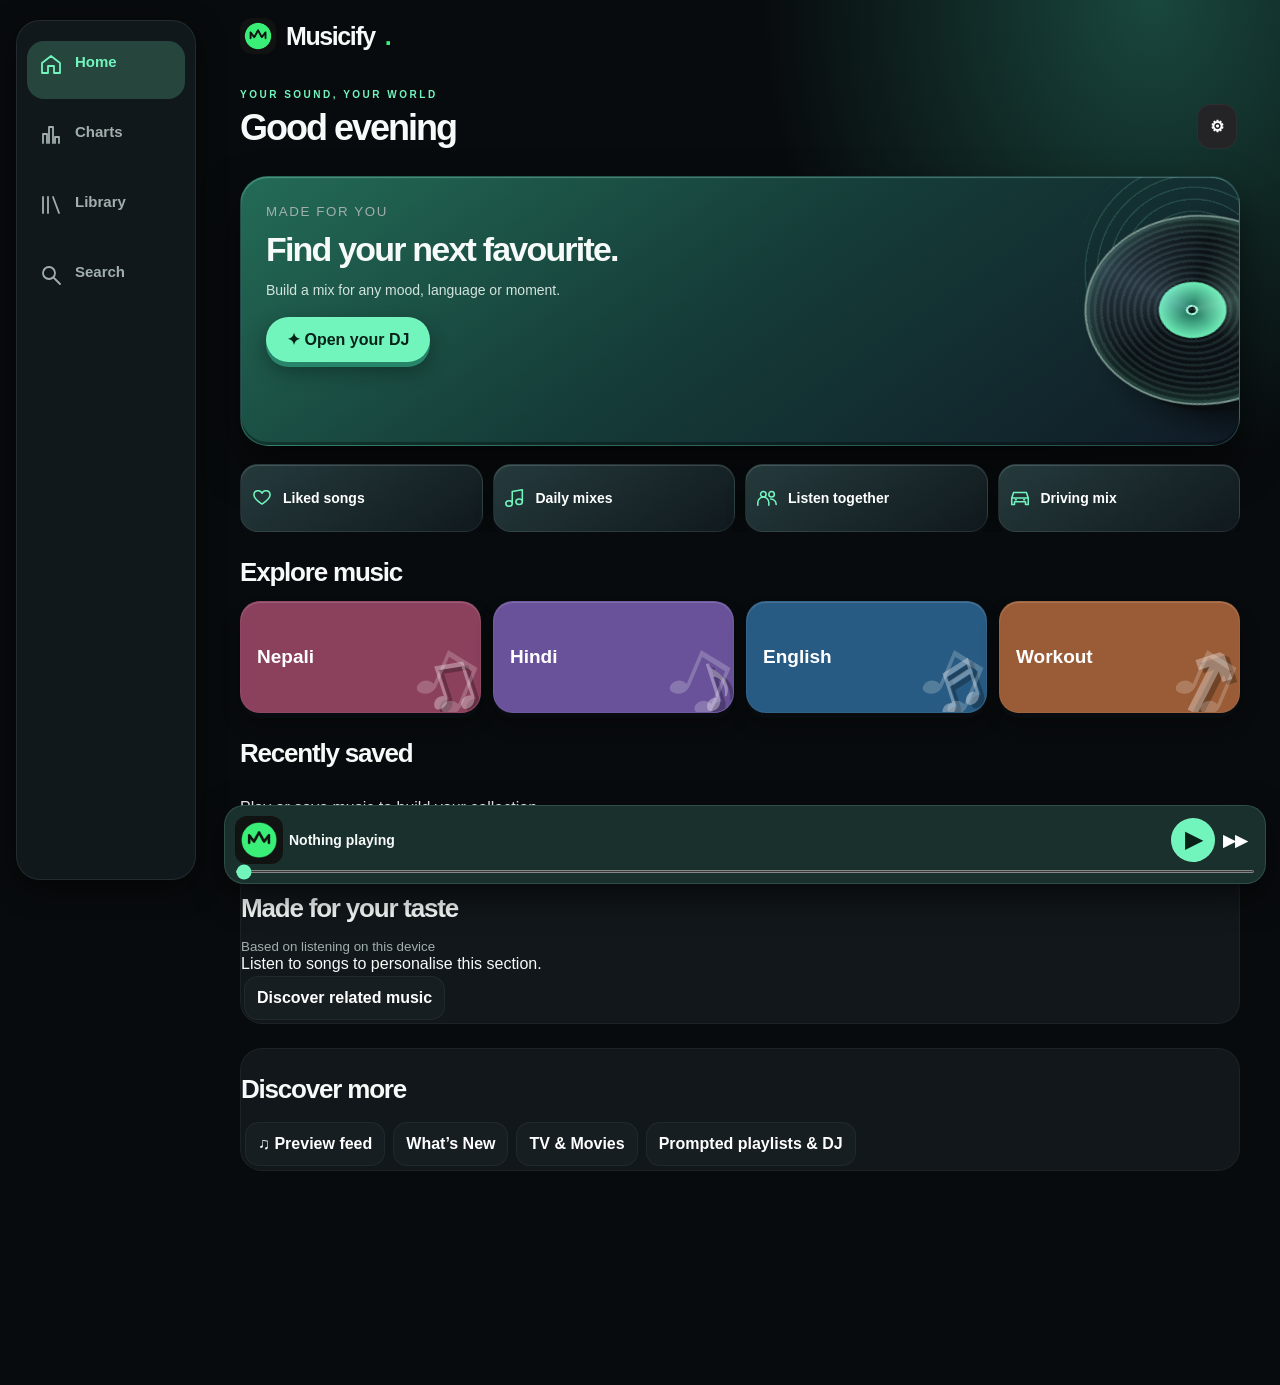
==== index.html @ acd06b6c "Add files via upload" ====
<!doctype html><html><head><meta charset="utf-8"><meta name="viewport" content="width=device-width,initial-scale=1,minimum-scale=1,maximum-scale=1,user-scalable=no,viewport-fit=cover"><meta name="theme-color" content="#101311"><link rel="manifest" href="manifest.json"><link rel="apple-touch-icon" href="icon.png"><link rel="icon" href="icon.png"><meta name="apple-mobile-web-app-capable" content="yes"><meta name="apple-mobile-web-app-title" content="Musicify"><title>Musicify</title><style>
*{box-sizing:border-box}body{margin:0;background:#101311;color:#f4f5ff;font:16px system-ui;padding:24px 18px 200px}main{max-width:850px;margin:auto}h1{font-size:34px;letter-spacing:-2px;margin:8px 0}small{color:#a9acc3}button,input,select{font:inherit;color:inherit;background:#25283a;border:0;border-radius:12px;padding:12px;margin:3px}button{cursor:pointer}button.active,.primary{background:#39ef78;color:#14200d;font-weight:bold}input{max-width:100%}section{background:#191c2a;border:1px solid #30344a;border-radius:22px;padding:16px;margin:16px 0}.hero{background:linear-gradient(125deg,#34336d,#1d483e);padding:26px}.track{display:flex;align-items:center;gap:10px;border-bottom:1px solid #30344a;padding:10px 0}.track img{width:48px;height:48px;border-radius:10px;object-fit:cover}.track div{flex:1;overflow-wrap:anywhere}.dock{position:fixed;bottom:0;left:0;right:0;background:#191c2a;border-top:1px solid #40445b;padding:12px 16px calc(12px + env(safe-area-inset-bottom));text-align:center;z-index:5}.dock input{width:min(95%,650px);padding:0;accent-color:#39ef78}.dock button{padding:10px 15px}.bars{display:flex;gap:4px;align-items:center;height:40px}.bars i{width:6px;background:#39ef78;border-radius:8px;height:12px}.playing .bars i{animation:pulse .7s infinite alternate}.bars i:nth-child(2n){animation-delay:.3s;height:28px}@keyframes pulse{to{height:38px}}.drive .track{font-size:22px}.drive button{min-height:52px}a{color:#39ef78}#status{color:#c2d7ac;overflow-wrap:anywhere}nav{display:flex;flex-wrap:wrap}label{display:block;margin:8px 0}</style><link rel="stylesheet" href="premium.css"><style>html,body{touch-action:pan-x pan-y;overscroll-behavior-x:none;-webkit-text-size-adjust:100%}input,textarea,select{font-size:16px!important}button,a{touch-action:manipulation}</style><script>for(const name of ['gesturestart','gesturechange','gestureend']) document.addEventListener(name,e=>{if(e.cancelable)e.preventDefault()},{passive:false});document.addEventListener('touchmove',e=>{if(e.touches.length>1&&e.cancelable)e.preventDefault()},{passive:false});document.addEventListener('dblclick',e=>{if(!e.target.closest('input,textarea,[contenteditable]')&&e.cancelable)e.preventDefault()},{passive:false});</script><link rel="stylesheet" href="design100.css"><link rel="stylesheet" href="signature.css"><link rel="stylesheet" href="dashboard110.css"><link rel="stylesheet" href="experience111.css"><link rel="stylesheet" href="playlist112.css"><link rel="stylesheet" href="intelligence120.css"><link rel="stylesheet" href="world122.css"></head><body><main><small>YOUR MUSIC. YOUR WORLD.</small><h1 style="display:flex;align-items:center;gap:10px"><img src="icon.png" alt="" width="48" height="48" style="border-radius:12px">Musicify<span style="color:#39ef78">.</span></h1><nav id="nav"></nav><section class="hero"><small>PERSONAL SOUND SYSTEM</small><h2 id="headline">Find your frequency.</h2><div class="bars"><i></i><i></i><i></i><i></i><i></i><i></i><i></i><i></i></div><p>Online discovery · Offline collection</p></section><div id="panel"></div><p id="status" role="status"></p></main><div class="dock"><img class="miniart" id="miniart" src="icon.png" alt=""><strong id="now" tabindex="0" role="button" aria-label="Expand player">Nothing playing</strong><br><input id="seek" type="range" min="0" max="100" value="0" aria-label="Seek"><div class="controls"><button id="shuffle">⤨</button><button id="prev">◀◀</button><button id="play" class="primary">▶</button><button id="next">▶▶</button><button id="repeat">↻</button></div><small id="clock">0:00 / 0:00</small></div><audio id="audio" preload="metadata"></audio><script src="app.js"></script><script src="advanced.js"></script><script src="youtube.js"></script><script src="premium.js"></script><script src="ultra.js"></script><script src="jam-qr.js"></script><script src="jam.js"></script><script src="smart.js"></script><script src="polish.js"></script><script src="discovery84.js"></script><script src="audius841.js"></script><script src="clean85.js"></script><script src="smart86.js"></script><script src="catalogue87.js"></script><script src="global89.js"></script><script src="lyrics90.js"></script><script src="audio91.js"></script><script src="dna92.js"></script><script src="dj93.js"></script><script src="mix94.js"></script><script src="providers95.js"></script><script src="connect96.js"></script><script src="design100.js"></script><script src="signature.js"></script><script src="lyrics101.js"></script><script src="performance105.js"></script><script src="ultimate109.js"></script><script src="dashboard110.js"></script><script src="experience111.js"></script><script src="playlist112.js"></script><script src="intelligence120.js"></script><script src="world122.js"></script><script src="music123.js"></script><script src="final130.js"></script><script src="background132.js"></script><script src="stream140.js"></script><script src="reliability141.js"></script></body></html>
---- premium.css ----
:root{color-scheme:dark;--green:#1ed760}body{background:#121212;color:#fff;padding:18px 16px 210px;font-family:system-ui,-apple-system,sans-serif}main{max-width:1100px}main>small,.hero{display:none}h1{font-size:28px;letter-spacing:-1px}h2{font-size:23px;letter-spacing:-.6px}section{background:transparent;border:0;border-radius:0;padding:0;margin:24px 0}button,input,select,textarea{background:#282828;border-radius:24px;color:white}button.active,.primary{background:var(--green);color:#101010}small{color:#b3b3b3}#nav{position:fixed;bottom:0;left:0;right:0;z-index:10;background:#101010;display:flex;justify-content:space-around;padding:5px 4px calc(5px + env(safe-area-inset-bottom));flex-wrap:nowrap}#nav button{background:none;color:#aaa;font-size:11px;margin:0;padding:5px;display:grid;justify-items:center;gap:3px;min-width:55px}#nav button.active{color:white}#nav svg{width:24px;height:24px;fill:none;stroke:currentColor;stroke-width:1.8}.dock{bottom:calc(61px + env(safe-area-inset-bottom));background:#263d32;border:0;border-radius:9px;margin:0 8px;padding:8px;display:grid;grid-template-columns:44px 1fr auto;align-items:center;text-align:left;gap:6px}.dock #now{font-size:13px;overflow:hidden;text-overflow:ellipsis;white-space:nowrap}.dock br,.dock #clock,.dock #shuffle,.dock #prev,.dock #repeat{display:none}.dock input{grid-column:1/-1;grid-row:2;width:100%;height:3px;margin:0}.dock button{background:transparent;color:white;padding:8px;margin:0}.dock #play{font-size:22px}.dock .controls{display:flex}.miniart{width:44px;height:44px;object-fit:cover;border-radius:4px}.track{border:0;gap:12px;padding:9px 0}.track img{width:56px;height:56px;border-radius:4px}.track b{font-weight:600}.track button{background:transparent;padding:8px}.chips,.quick,.shelf{display:flex;gap:10px;overflow-x:auto;scrollbar-width:none}.quick{display:grid;grid-template-columns:1fr 1fr}.quick button{border-radius:5px;margin:0;text-align:left;padding:16px 10px;background:#292929}.shelf article{flex:0 0 150px;min-width:0}.shelf img{width:100%;aspect-ratio:1;object-fit:cover;border-radius:5px}.shelf button{background:none;text-align:left;padding:0;margin:0;width:100%}.shelf b{display:block;overflow:hidden;text-overflow:ellipsis;white-space:nowrap}.genres{display:grid;grid-template-columns:1fr 1fr;gap:12px}.genres button{margin:0;border-radius:8px;min-height:100px;text-align:left;font-size:19px;font-weight:700;align-content:start;padding:15px}.searchbar{display:flex;gap:4px}.searchbar input{background:#fff;color:#111;border-radius:6px;flex:1;min-width:0}.searchbar button{background:var(--green);color:#111}.moregrid{display:grid;grid-template-columns:1fr 1fr;gap:8px}.moregrid button{border-radius:8px;text-align:left}.fullplayer{position:fixed;inset:0;z-index:20;background:linear-gradient(#38594a,#121212 80%);padding: max(18px,env(safe-area-inset-top)) 24px 24px;overflow:auto}.fullplayer[hidden]{display:none}.fullplayer img{width:min(100%,380px);aspect-ratio:1;object-fit:cover;display:block;margin:30px auto}.fullplayer input{width:100%;accent-color:white}.fullplayer .bigcontrols{display:flex;justify-content:space-between;align-items:center}.fullplayer .bigcontrols button{background:none;font-size:23px}.fullplayer .bigcontrols button:nth-child(3){background:white;color:black;width:64px;height:64px;border-radius:50%}#ytPersistent{background:#181818;padding:12px;border-radius:8px}#ytPersistent[hidden]{display:none}body:has(#ytPersistent:not([hidden])) .fullplayer img{display:none}body:has(#ytPersistent:not([hidden])) .fullplayer{position:relative;inset:auto;z-index:auto;margin:10px 0} @media(min-width:850px){body{padding-left:200px}#nav{width:175px;top:0;bottom:0;flex-direction:column;justify-content:flex-start;gap:20px;padding-top:70px}#nav button{font-size:15px;display:flex;gap:12px;padding:12px} .dock{left:185px;bottom:8px}.genres{grid-template-columns:repeat(4,1fr)}}
/* V5 */
body{padding-top:calc(12px + env(safe-area-inset-top));background:linear-gradient(165deg,#23372e 0,#121212 300px);font-size:16px}main>h1{font-size:24px;margin:0 0 24px}h2{font-size:25px;margin:26px 0 14px}button{min-height:44px}input:not([type=range]):not([type=checkbox]),select{font-size:16px} .welcome{display:flex;align-items:center;justify-content:space-between;color:#b8c8bd;font-size:11px;letter-spacing:2px}.welcome button{font-size:22px;background:none}.quick button{min-height:64px;font-size:14px;background:linear-gradient(120deg,#385747,#262626)}.quick button:nth-child(3n){background:linear-gradient(120deg,#684254,#262626)}.genres button{position:relative;overflow:hidden;min-height:112px;isolation:isolate}.genres button:after{content:'♫';position:absolute;right:-6px;bottom:-20px;transform:rotate(23deg);font-size:100px;color:#ffffff35;z-index:-1}.shelf article{flex-basis: min(43vw,190px)}.shelf b{font-size:14px;margin-top:7px}.shelf small{display:block;overflow:hidden;text-overflow:ellipsis;white-space:nowrap}.searchbar{position:sticky;top:env(safe-area-inset-top);z-index:3;background:#121212;padding:6px 0}.searchbar input{min-height:48px}.hasresults .genres,.hasresults .genres~*{display:none}.hasresults h2:has(+.genres){display:none}.track div{min-width:0}.track b{display:-webkit-box;-webkit-line-clamp:2;-webkit-box-orient:vertical;overflow:hidden}.track small{font-size:13px}.dock{background:#304b3d}.dock #now{font-size:14px}.dock input{accent-color:#fff}.settingslist{display:flex;flex-direction:column}.settingslist button{background:#202020;padding:15px 18px;border-radius:8px}.connect input{display:block;width:100%;margin:8px 0}.connect{background:#202020;border-radius:16px;padding:16px}#v5notice{font-size:13px;color:#b3b3b3;margin-top:18px}#nav button{min-height:50px}.fullplayer{margin:0}.fullplayer #fulltitle{overflow-wrap:anywhere}@media(min-width:850px){.shelf article{flex-basis:190px}}
/* Ultra player */
.fullplayer{overflow-y:auto!important;padding:calc(14px + env(safe-area-inset-top)) 24px calc(32px + env(safe-area-inset-bottom))!important;background:linear-gradient(#365748,#121212 70%)!important}.fullplayer #fullart{width:min(100%,380px);height:auto;aspect-ratio:1;object-fit:cover;margin:24px auto;display:block;border-radius:8px}.fullplayer #fulltitle{font-size:24px;line-height:1.2;display:-webkit-box;-webkit-line-clamp:2;-webkit-box-orient:vertical;overflow:hidden;margin:12px 0 4px}.fullplayer #uArtist{color:#ccc;margin:0 0 18px}.uactions{display:flex;flex-wrap:wrap;justify-content:space-between;gap:4px}.uactions button{background:#ffffff15;font-size:13px;padding:8px}.ulyric,.udna{background:#ffffff14;border:0;border-radius:18px;padding:18px;margin:20px 0}.ulyric header{display:flex;justify-content:space-between;align-items:center}.ulyric h2,.udna h2{margin:0 0 12px;font-size:22px}#uLines{max-height:260px;overflow:auto;position:relative;white-space:pre-wrap}#uLines button{display:block;text-align:left;background:none;color:#aab7af;font-size:23px;font-weight:700;line-height:1.4;padding:8px 0;width:100%}#uLines button.active{color:white;background:none}.lyricsExpanded #uLines{max-height:65vh}#uSheet{background:#242424;color:white;border:0;border-radius:22px;width:min(94vw,480px);max-height:80vh;padding:22px}#uSheet::backdrop{background:#0009}#uSheet button,#uSheet input,#uSheet textarea{display:block;width:100%;margin:8px 0}#uSheet textarea{background:#333;color:white;font-size:16px}

.fullplayer #fulltitle{min-height:2.4em;overflow-anchor:none}.fullplayer #uArtist{min-height:1.4em}.fullplayer #fullart{flex-shrink:0}.fullplayer{overscroll-behavior:contain}#uLines{overflow-anchor:none}

.jam82 .jamhero{background:#242424;border-radius:24px;padding:24px;text-align:center;margin:20px 0}.jam82 .primary{background:#1ed760;color:#101010;font-weight:700;width:100%;padding:16px}.jam82 button[hidden],.jam82 details[hidden]{display:none!important}
/* 8.3 layout corrections */
.fullplayer{margin:0!important;border-radius:0;box-sizing:border-box;overscroll-behavior:contain}.fullplayer #fullart{width:min(100%,340px,40dvh);margin:16px auto}.fullplayer #fulltitle{min-height:0;font-size:clamp(20px,5vw,26px)}.fullplayer #uArtist{margin-bottom:10px}.fullplayer .bigcontrols button{margin:0;padding:8px}.uactions{gap:6px;justify-content:space-between}.uactions button{flex:1 1 auto;margin:0}.fullplayer #fullseek{margin:8px 0}.fullplayer #collapse{margin:0 8px 0 0}.settingslist button{display:flex;justify-content:space-between;align-items:center;margin:0}.settingslist button span{color:#aaa}.muted{color:#aaa}.devicecard{padding:16px;border-radius:14px;background:#343434}.devicecard p{margin:6px 0;color:#1ed760}#uSheet{box-sizing:border-box;margin:auto auto max(12px,env(safe-area-inset-bottom));max-height:85dvh;overflow:auto}#uSheet .primary{color:#111;background:#1ed760}.jam82 #jamQueue p{padding:12px;background:#242424;border-radius:10px}.jam82 #jamInfo{color:#b3b3b3}.jam82 button{min-height:44px}.jam82 #jamCopy{background:#1ed760;color:#111;font-weight:700}.jam82 #jamQueue button{float:none}.jam82 #jamAdd{background:#343434}html{background:#121212;min-height:100%}body{min-height:100dvh;box-sizing:border-box}#panel{min-height:45vh}
.m84search #query{width:100%;border-radius:24px;background:#292929;padding:14px 18px;margin:0 0 8px}.m84history{display:flex;flex-wrap:wrap;align-items:center;gap:4px}.m84history button{font-size:13px;padding:8px 12px}.m84search .track{border-bottom:1px solid #ffffff12}.m84search .track img{border-radius:8px}button:focus:not(:focus-visible){outline:none}
/* 8.5 minimal audio-first layout */
body{background:#0c0c0e!important}main{padding-top:0!important}main>h1{font-size:26px!important;letter-spacing:-1px}main>h1 img{width:32px;height:32px}main>.hero,main>small{display:none!important}#panel section.search85{padding:0;background:none;border:0;margin:12px 0}.search85 input{width:100%;margin:0 0 14px;background:#252529;border-radius:22px}.search85 h2,.home85head h2{font-size:28px}.home85head{display:flex;align-items:center;justify-content:space-between}.home85head button{background:#242426}.chart85{padding:24px;border-radius:18px;background:linear-gradient(140deg,#5633a0,#ad3658);margin:12px 0}.chart85 h2{font-size:32px}.nav85icon{display:block;font-size:25px;line-height:1}.stream85{padding:14px;background:#202024;border-radius:14px;margin:10px 0}.stream85 input{display:block;width:100%;margin:6px 0}.stream85 summary{cursor:pointer}.stream85 small{display:block}.library85{margin:12px 0}#nav{border-radius:24px 24px 0 0;background:#171719!important}#nav button{flex:1}.dock{border-radius:12px;margin:0 8px;background:#293b34!important}body[data-screen=Discover] #panel{min-height:35vh}
---- design100.css ----
:root{--green:#39ef78;--surface100:#181b1c}body{background:radial-gradient(ellipse at 20% 0,#18372c 0,transparent 360px),#0b0d0e!important;color:#f5f7f6}main>h1{margin-bottom:14px!important}#panel h2{letter-spacing:-.7px}#panel h3{letter-spacing:-.3px}button{transition:background .15s ease}button:focus-visible,summary:focus-visible{outline:2px solid #39ef78;outline-offset:3px}button:active{filter:brightness(.88)}.eyebrow100{font-size:10px;letter-spacing:2px;color:#a8c8b5}.home85head h2{margin:5px 0 16px}.feature100{background:linear-gradient(125deg,#174d3c,#263a53);padding:22px;border-radius:24px;margin:8px 0 18px;box-shadow:0 12px 35px #0003}.feature100 h2{font-size:29px;line-height:1.12;margin:10px 0}.feature100 p{color:#d3e4dc;font-size:14px}.feature100 small{letter-spacing:1.6px}.feature100 button{margin:5px 0 0;border-radius:30px;padding:12px 20px}.quick button{border-radius:13px!important;background:#222a29!important}.genres button{border-radius:16px!important;min-height:92px}.art100{display:flex;gap:14px;overflow-x:auto;scroll-snap-type:x proximity;padding-bottom:10px}.art100 button{flex:0 0 min(40vw,175px);min-width:0;text-align:left;background:none;padding:0;margin:0;scroll-snap-align:start}.art100 img,.artfallback100{display:grid;place-items:center;width:100%;aspect-ratio:1;object-fit:cover;border-radius:15px;background:#243a34;font-size:48px}.art100 b,.art100 small{display:block;overflow:hidden;text-overflow:ellipsis;white-space:nowrap;margin-top:6px}.group100{background:#191d1e;border:1px solid #ffffff0d;border-radius:15px;margin:10px 0;padding:0 14px}.group100>summary{padding:17px 0;cursor:pointer;font-weight:650}.group100>section{margin:0 0 12px;padding:12px;background:#101415;border-radius:12px}.group100 input:not([type=checkbox]):not([type=range]){max-width:100%}.librarytools100{margin:10px 0}.settingslist{gap:7px}.settingslist button{border-radius:12px;background:#191d1e}.track img{border-radius:10px}.track{border-bottom:1px solid #ffffff08}.dock{background:#253b33!important;box-shadow:0 5px 24px #0007;border:1px solid #ffffff15;border-radius:16px!important}#nav{background:#111617!important;border-top:1px solid #ffffff10}#nav button.active{color:#39ef78}#nav svg{width:24px;height:24px}.fullplayer{background:radial-gradient(ellipse at 50% 12%,#395e50,#111719 65%)!important}.fullplayer #fullart{border-radius:20px;box-shadow:0 20px 40px #0005;width:min(100%,390px,44dvh)}.fullplayer .bigcontrols button:nth-child(3){background:#39ef78;color:#101510}.uactions button{border-radius:20px}.ulyric,.udna{border:1px solid #ffffff12;background:#ffffff0b}.search85 input{border:1px solid #ffffff18}.search85 input:focus{outline:1px solid #39ef78}body[data-screen=More] #panel>section,body[data-screen=Settings] #panel>section{background:#181d1e}@media(prefers-reduced-motion:reduce){button{transition:none}}
---- signature.css ----
:root{--green:#72f5bd;--ink:#080b0d;--muted:#a2afae;color-scheme:dark}html{background:#080b0d}body{background:radial-gradient(ellipse at 90% 0,#16352e 0,transparent 420px),#080b0d!important;font-family:-apple-system,BlinkMacSystemFont,'Segoe UI',sans-serif;padding:calc(18px + env(safe-area-inset-top)) 20px 190px;color:#f6faf8}main{max-width:1000px}main>h1{font-size:25px!important;letter-spacing:-1.4px!important;margin:0 0 30px!important}main>h1 img{width:36px;height:36px;border-radius:12px!important}small{color:var(--muted)}#panel h2{font-size:26px;letter-spacing:-1.2px;line-height:1.12}#panel h3{font-size:18px;letter-spacing:-.4px}button,input,select,textarea{background:#171e22;border:1px solid #ffffff0c;border-radius:14px}button{font-weight:600}button.primary,button.active,.primary{background:var(--green);color:#082219}section{background:#11171a;border:1px solid #ffffff0c;border-radius:22px}#panel .home85head h2{font-size:36px;letter-spacing:-2px;margin:6px 0 20px}.eyebrow100{color:#72f5bd;letter-spacing:2.5px;font-weight:700}.feature100{position:relative;isolation:isolate;overflow:hidden;background:linear-gradient(125deg,#174f42,#102b30 65%,#101c25);min-height:230px;padding:25px;border:1px solid #75eac32b;border-radius:28px}.feature100:after{content:'';position:absolute;z-index:-1;width:240px;height:240px;right:-75px;top:-25px;border-radius:50%;background:repeating-radial-gradient(circle,#8cf8d022 0 1px,transparent 2px 12px);transform:rotate(-20deg)}.feature100 h2{font-size:34px!important;max-width:260px;letter-spacing:-1.8px!important}.feature100 p{max-width:245px}.feature100 button{background:#72f5bd;color:#082219}.quick{gap:10px}.quick button{background:#141d20!important;border:1px solid #ffffff10;border-radius:18px!important;display:flex;align-items:center;gap:10px;min-height:68px}.quick svg{width:22px;height:22px;stroke:#72f5bd;fill:none;flex-shrink:0}.genres button{min-height:112px;border-radius:20px!important;box-shadow:inset 0 0 0 1px #ffffff18}.art100 button{flex-basis:min(43vw,185px)}.art100 img,.artfallback100{border-radius:19px}.art100 b{font-size:15px}.track{padding:10px 4px;gap:13px;border-bottom:1px solid #ffffff0b}.track img{width:58px;height:58px;border-radius:13px}.track small{color:#a2afae}.track button{border:0}.search85 input{background:#151f23!important;color:white;border:1px solid #ffffff1a;border-radius:17px;padding:16px 18px 16px 48px!important}.signature-search{position:relative}.signature-search:before{content:'⌕';position:absolute;left:16px;top:7px;font-size:30px;color:#72f5bd;pointer-events:none}.chart85{background:linear-gradient(130deg,#3b285e,#162c42 75%);border-radius:28px;padding:30px;border:1px solid #ffffff20}.chart85 h2{font-size:40px!important}.group100,.settingslist button,.librarytools100 details{background:#131b1e;border:1px solid #ffffff0e;border-radius:18px}.group100>summary{padding:20px 0}.group100>section{background:#0b1114}.dock{bottom:calc(80px + env(safe-area-inset-bottom));margin:0 14px;background:#1a302c!important;border:1px solid #a3ffda25;border-radius:20px!important;padding:10px;grid-template-columns:48px minmax(0,1fr) auto;box-shadow:0 12px 32px #0009}.miniart{width:48px;height:48px;border-radius:12px}.dock #play{background:#72f5bd;color:#082219;border-radius:50%;width:44px;height:44px;padding:0}.dock #next{border:0}.dock input{accent-color:#72f5bd}#nav{left:12px;right:12px;bottom:calc(8px + env(safe-area-inset-bottom));padding:6px!important;border:1px solid #ffffff15;border-radius:24px!important;background:#121a1eee!important;backdrop-filter:blur(20px);box-shadow:0 8px 28px #0009;gap:4px}#nav button{border:0;border-radius:17px;color:#a2afae;min-width:0}#nav button.active{background:#25453d;color:#72f5bd}#nav svg{stroke-linecap:round;stroke-linejoin:round}.fullplayer{background:radial-gradient(ellipse at 50% 0,#30564e,#0a1114 65%)!important;padding-left:max(24px,calc((100vw - 460px)/2))!important;padding-right:max(24px,calc((100vw - 460px)/2))!important}.fullplayer #fullart{width:min(100%,420px,45dvh);border-radius:26px;box-shadow:0 24px 55px #0008;margin:24px auto}.fullplayer #fulltitle{font-size:29px;letter-spacing:-1px}.fullplayer .bigcontrols button:nth-child(3){background:#72f5bd;color:#082219;width:72px;height:72px}.fullplayer .bigcontrols button{border:0}.fullplayer input{accent-color:#72f5bd}.uactions button{background:#ffffff0b;border:1px solid #ffffff12}.ulyric,.udna{background:#ffffff08;border-radius:24px;padding:22px}#uLines button.active{color:#72f5bd}dialog,#uSheet{background:#152024;border:1px solid #ffffff18;border-radius:28px;color:white}textarea{max-width:100%;color:white}button:focus-visible,input:focus-visible,summary:focus-visible{outline:2px solid #72f5bd;outline-offset:2px}@media(min-width:850px){body{padding-left:220px}#nav{top:20px;left:16px;right:auto;bottom:20px;width:180px;padding:20px 10px!important;gap:12px}#nav button{flex:0;min-height:58px}.dock{left:210px;bottom:16px}.feature100{min-height:250px}.quick{grid-template-columns:repeat(4,1fr)}}@media(prefers-reduced-motion:reduce){*{animation:none!important;transition:none!important}}
---- dashboard110.css ----
body[data-screen=Home]{background:radial-gradient(ellipse at 90% 0,#19473e 0,transparent 390px),#080b0d!important}.feature100{min-height:270px;background:linear-gradient(145deg,#236b56,#153c38 48%,#101b27)!important;box-shadow:0 20px 40px #0009,inset 0 1px 1px #b7ffe74d,inset 0 -3px 0 #0005;perspective:650px}.feature100 h2,.feature100 p{position:relative;z-index:2;max-width:65%}.feature100 button{position:relative;z-index:2;box-shadow:0 5px 0 #27866a,0 9px 20px #0005}.disc110{position:absolute;right:-48px;top:38px;width:190px;height:190px;border-radius:50%;transform:rotateY(-28deg) rotateZ(-18deg);background:repeating-radial-gradient(circle,#1c292c 0 2px,#0b1115 3px 6px);border:2px solid #78948c;box-shadow:8px 8px 0 #080d10,18px 22px 30px #0009,inset 0 0 22px #75f6bd44;pointer-events:none}.disc110:before{content:'';position:absolute;inset:35%;border-radius:50%;background:radial-gradient(circle,#081311 0 8%,#a9ffe0 9% 12%,#287c64 13%,#72f5bd 75%,#174d42 76%)}.disc110:after{content:'';position:absolute;inset:0;border-radius:50%;background:conic-gradient(from 30deg,transparent,#b5ffe33b,transparent 35%,transparent 60%,#a8d7ff30,transparent)}.quick110 button,.genres button{position:relative;overflow:hidden;box-shadow:0 5px 0 #080c10,0 12px 18px #0005,inset 0 1px 0 #ffffff26!important;transition:transform .15s}.quick110 button{background:linear-gradient(145deg,#253a3c,#10191d)!important}.quick110 button:active,.genres button:active{transform:translateY(3px)}.genres button{isolation:isolate;text-align:left;padding:16px!important}.genre110{position:absolute;right:0;bottom:-12px;font-size:85px;line-height:1;color:#ffffff55;transform:rotate(-18deg);text-shadow:4px 5px 0 #0004;z-index:-1}.art100 img{box-shadow:0 8px 15px #0007}.uactions{display:flex!important;flex-wrap:wrap;gap:8px}.uactions button{min-height:44px}.uactions #saveOffline110{flex-basis:100%;background:#72f5bd;color:#09251c;font-weight:750}.hint110{font-size:13px;color:#a2afae}#notice110{position:fixed;z-index:99999;left:16px;right:16px;bottom:calc(150px + env(safe-area-inset-bottom));padding:14px;background:#243c35;border:1px solid #72f5bd66;border-radius:14px;color:white;box-shadow:0 8px 24px #0009;pointer-events:none}#notice110[hidden]{display:none}@media(max-width:380px){.disc110{width:150px;height:150px;right:-48px}.feature100 h2{font-size:29px!important}}@media(prefers-reduced-motion:reduce){.quick110 button,.genres button{transition:none}}
---- experience111.css ----
.feature100 .disc110{animation:float111 7s ease-in-out infinite;will-change:transform}.quick110 button{transition:transform .18s,box-shadow .18s}.quick110 button:active{transform:perspective(400px) rotateX(7deg) translateY(3px)}@keyframes float111{0%,100%{transform:translateY(0) rotateY(-28deg) rotateZ(-18deg)}50%{transform:translateY(-9px) rotateY(-18deg) rotateZ(-10deg)}}#full{isolation:isolate}#full:before{content:'';position:absolute;inset:0;background-image:linear-gradient(180deg,#080b0d55,#080b0df5 75%),var(--art111,none);background-size:cover;background-position:center;filter:blur(24px);opacity:.55;z-index:-1;pointer-events:none}#sleep111{border:1px solid #72f5bd44}#saveOffline110:disabled{opacity:.8} @media(prefers-reduced-motion:reduce){.feature100 .disc110{animation:none}.quick110 button{transition:none}}
---- playlist112.css ----
#playlist112{background:#111b19;color:#f6faf8;border:1px solid #36554a;border-radius:24px;width:min(92vw,560px);max-height:85dvh;padding:18px;overflow:auto;box-sizing:border-box}#playlist112::backdrop{background:#000b;backdrop-filter:blur(5px)}.pl112head{display:flex;align-items:center;justify-content:space-between;gap:12px;margin:12px 0}.pl112head h2{margin:0}#query112{width:100%;box-sizing:border-box;font-size:16px}#found112 .pl112row{display:grid;grid-template-columns:44px minmax(0,1fr) 44px;align-items:center;gap:10px}#found112 img{width:44px;height:44px;object-fit:cover;border-radius:8px}#found112 button{min-height:44px;color:#72f5bd;font-size:22px}#found112 button:disabled{opacity:.6}#done112{width:100%;margin-top:12px}#more112[hidden]{display:none}
---- intelligence120.css ----
#dialog120{width:min(94vw,560px);max-height:85dvh;overflow:auto;background:#121b20;color:#f4f8f6;border:1px solid #36554b;border-radius:24px;padding:18px}#dialog120::backdrop{background:#000b}#dialog120 header{display:flex;justify-content:space-between;align-items:center}#dialog120 input{width:100%;margin:8px 0}#dialog120 .track{display:flex;align-items:center;gap:8px}#dialog120 .track>div{flex:1}.hub120 button{margin:4px}.cover120{width:120px;height:120px;display:grid;place-items:center;background:linear-gradient(135deg,#126c58,#161e3b);border-radius:18px;font-size:48px;overflow:hidden}.cover120 img{width:100%;height:100%;object-fit:cover}.preview120{text-align:center}.preview120>img,.preview120>.cover120{width:min(100%,320px);aspect-ratio:1;height:auto;object-fit:cover;border-radius:24px;margin:auto;box-shadow:0 16px 40px #0008}.preview120 button{margin:5px}#tools120{margin:12px 0}
---- world122.css ----
.worldhead122{display:flex;align-items:center;justify-content:space-between;gap:8px}.worldhead122 button{font-size:12px}.worldgrid122{display:grid;grid-template-rows:repeat(2,auto);grid-auto-flow:column;grid-auto-columns:120px;overflow-x:auto;gap:10px;padding:8px 2px 14px;scroll-snap-type:x proximity}.worldcard122{aspect-ratio:1;display:flex;flex-direction:column;justify-content:center;align-items:center;gap:8px;background:linear-gradient(145deg,hsl(var(--h) 70% 55%),hsl(var(--h) 70% 30%));color:white;border:1px solid #ffffff25;border-radius:16px;scroll-snap-align:start;box-shadow:inset 0 1px 0 #ffffff40}.worldcard122 strong{font-size:21px}.worldcard122 small{color:white;font-size:11px}.global122{width:100%;padding:16px}.worlddialog122{background:#171c20;color:white;border:1px solid #ffffff30;border-radius:20px;width:min(92vw,420px);max-height:75dvh;padding:16px}.worlddialog122::backdrop{background:#0009}.worlddialog122 header{display:flex;justify-content:space-between;align-items:center}.worlddialog122 input{width:100%;box-sizing:border-box}.worlddialog122 #countrylist122{max-height:50dvh;overflow:auto}.worlddialog122 #countrylist122 button{display:block;width:100%;text-align:left;padding:14px;border-bottom:1px solid #ffffff15}.rank122{font-size:12px;min-width:18px;color:#aaa}
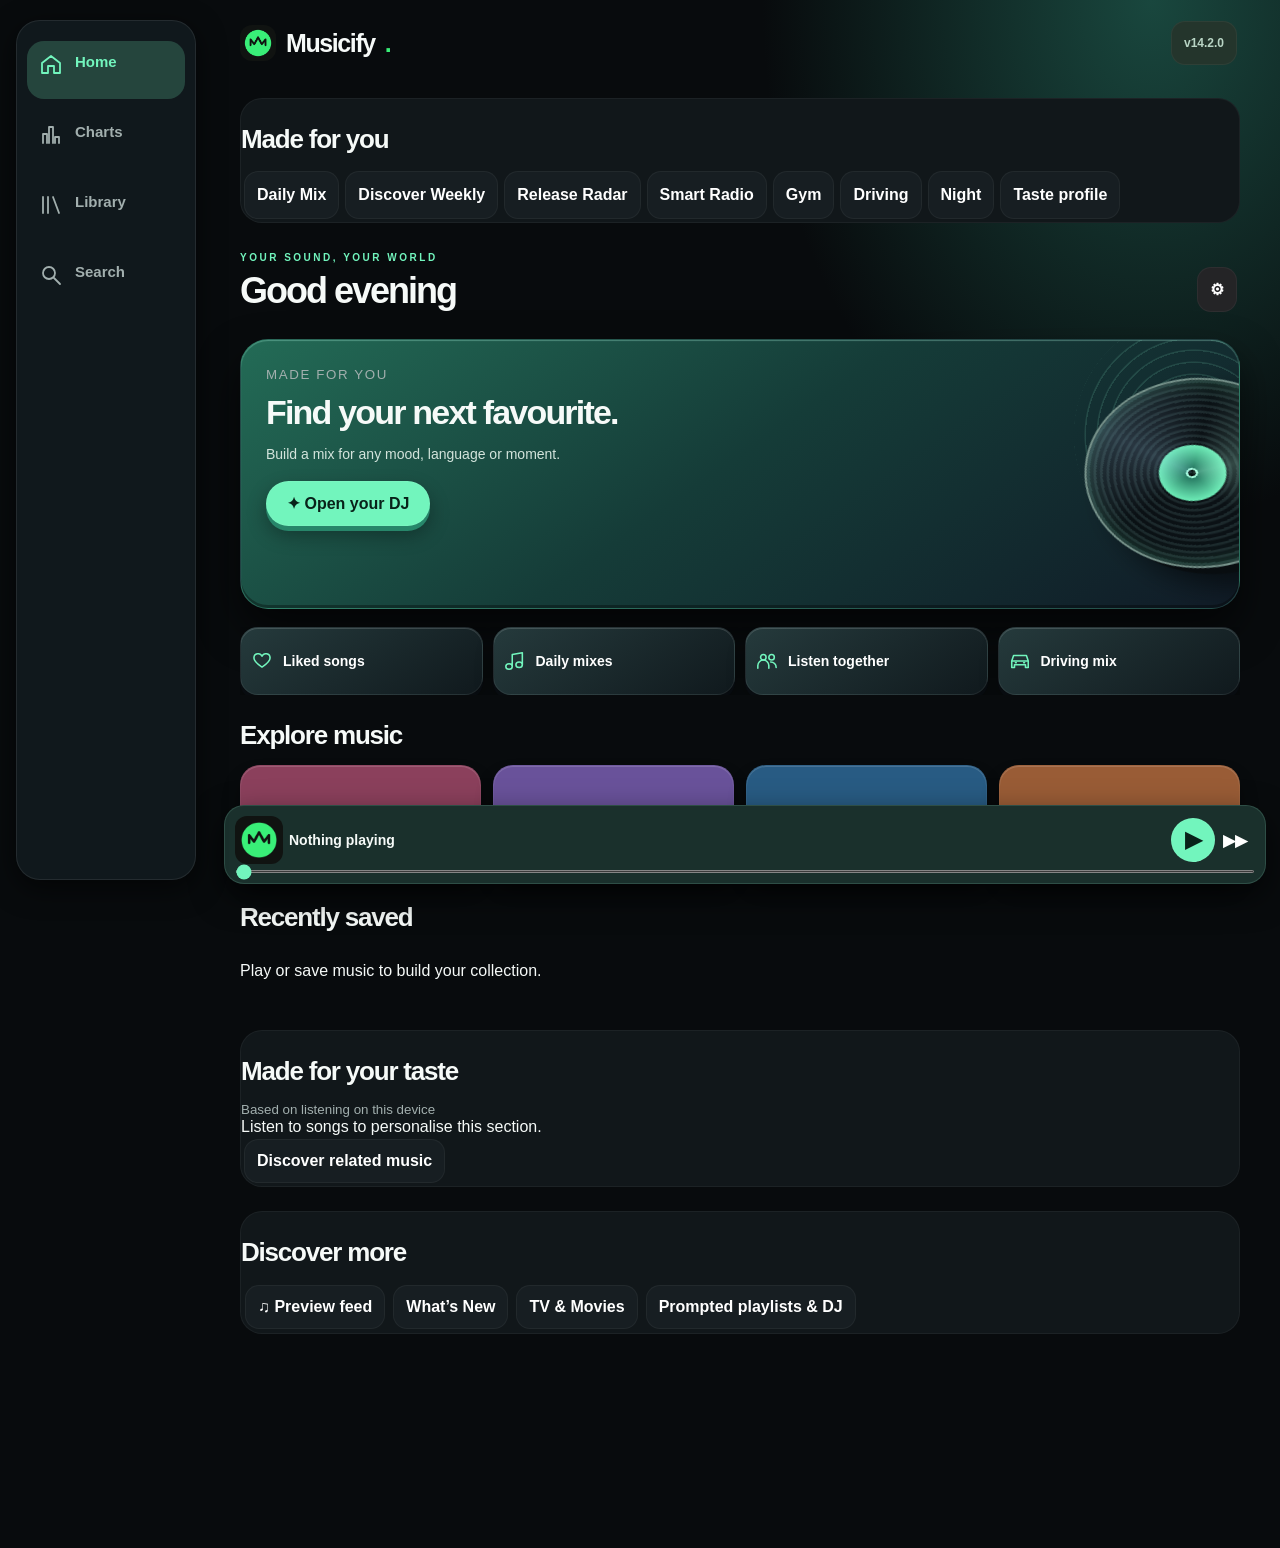
==== commit 162b5ab9: "Add files via upload" ====
--- a/index.html
+++ b/index.html
@@ -1,2 +1,2 @@
 <!doctype html><html><head><meta charset="utf-8"><meta name="viewport" content="width=device-width,initial-scale=1,minimum-scale=1,maximum-scale=1,user-scalable=no,viewport-fit=cover"><meta name="theme-color" content="#101311"><link rel="manifest" href="manifest.json"><link rel="apple-touch-icon" href="icon.png"><link rel="icon" href="icon.png"><meta name="apple-mobile-web-app-capable" content="yes"><meta name="apple-mobile-web-app-title" content="Musicify"><title>Musicify</title><style>
-*{box-sizing:border-box}body{margin:0;background:#101311;color:#f4f5ff;font:16px system-ui;padding:24px 18px 200px}main{max-width:850px;margin:auto}h1{font-size:34px;letter-spacing:-2px;margin:8px 0}small{color:#a9acc3}button,input,select{font:inherit;color:inherit;background:#25283a;border:0;border-radius:12px;padding:12px;margin:3px}button{cursor:pointer}button.active,.primary{background:#39ef78;color:#14200d;font-weight:bold}input{max-width:100%}section{background:#191c2a;border:1px solid #30344a;border-radius:22px;padding:16px;margin:16px 0}.hero{background:linear-gradient(125deg,#34336d,#1d483e);padding:26px}.track{display:flex;align-items:center;gap:10px;border-bottom:1px solid #30344a;padding:10px 0}.track img{width:48px;height:48px;border-radius:10px;object-fit:cover}.track div{flex:1;overflow-wrap:anywhere}.dock{position:fixed;bottom:0;left:0;right:0;background:#191c2a;border-top:1px solid #40445b;padding:12px 16px calc(12px + env(safe-area-inset-bottom));text-align:center;z-index:5}.dock input{width:min(95%,650px);padding:0;accent-color:#39ef78}.dock button{padding:10px 15px}.bars{display:flex;gap:4px;align-items:center;height:40px}.bars i{width:6px;background:#39ef78;border-radius:8px;height:12px}.playing .bars i{animation:pulse .7s infinite alternate}.bars i:nth-child(2n){animation-delay:.3s;height:28px}@keyframes pulse{to{height:38px}}.drive .track{font-size:22px}.drive button{min-height:52px}a{color:#39ef78}#status{color:#c2d7ac;overflow-wrap:anywhere}nav{display:flex;flex-wrap:wrap}label{display:block;margin:8px 0}</style><link rel="stylesheet" href="premium.css"><style>html,body{touch-action:pan-x pan-y;overscroll-behavior-x:none;-webkit-text-size-adjust:100%}input,textarea,select{font-size:16px!important}button,a{touch-action:manipulation}</style><script>for(const name of ['gesturestart','gesturechange','gestureend']) document.addEventListener(name,e=>{if(e.cancelable)e.preventDefault()},{passive:false});document.addEventListener('touchmove',e=>{if(e.touches.length>1&&e.cancelable)e.preventDefault()},{passive:false});document.addEventListener('dblclick',e=>{if(!e.target.closest('input,textarea,[contenteditable]')&&e.cancelable)e.preventDefault()},{passive:false});</script><link rel="stylesheet" href="design100.css"><link rel="stylesheet" href="signature.css"><link rel="stylesheet" href="dashboard110.css"><link rel="stylesheet" href="experience111.css"><link rel="stylesheet" href="playlist112.css"><link rel="stylesheet" href="intelligence120.css"><link rel="stylesheet" href="world122.css"></head><body><main><small>YOUR MUSIC. YOUR WORLD.</small><h1 style="display:flex;align-items:center;gap:10px"><img src="icon.png" alt="" width="48" height="48" style="border-radius:12px">Musicify<span style="color:#39ef78">.</span></h1><nav id="nav"></nav><section class="hero"><small>PERSONAL SOUND SYSTEM</small><h2 id="headline">Find your frequency.</h2><div class="bars"><i></i><i></i><i></i><i></i><i></i><i></i><i></i><i></i></div><p>Online discovery · Offline collection</p></section><div id="panel"></div><p id="status" role="status"></p></main><div class="dock"><img class="miniart" id="miniart" src="icon.png" alt=""><strong id="now" tabindex="0" role="button" aria-label="Expand player">Nothing playing</strong><br><input id="seek" type="range" min="0" max="100" value="0" aria-label="Seek"><div class="controls"><button id="shuffle">⤨</button><button id="prev">◀◀</button><button id="play" class="primary">▶</button><button id="next">▶▶</button><button id="repeat">↻</button></div><small id="clock">0:00 / 0:00</small></div><audio id="audio" preload="metadata"></audio><script src="app.js"></script><script src="advanced.js"></script><script src="youtube.js"></script><script src="premium.js"></script><script src="ultra.js"></script><script src="jam-qr.js"></script><script src="jam.js"></script><script src="smart.js"></script><script src="polish.js"></script><script src="discovery84.js"></script><script src="audius841.js"></script><script src="clean85.js"></script><script src="smart86.js"></script><script src="catalogue87.js"></script><script src="global89.js"></script><script src="lyrics90.js"></script><script src="audio91.js"></script><script src="dna92.js"></script><script src="dj93.js"></script><script src="mix94.js"></script><script src="providers95.js"></script><script src="connect96.js"></script><script src="design100.js"></script><script src="signature.js"></script><script src="lyrics101.js"></script><script src="performance105.js"></script><script src="ultimate109.js"></script><script src="dashboard110.js"></script><script src="experience111.js"></script><script src="playlist112.js"></script><script src="intelligence120.js"></script><script src="world122.js"></script><script src="music123.js"></script><script src="final130.js"></script><script src="background132.js"></script><script src="stream140.js"></script><script src="reliability141.js"></script></body></html>
+*{box-sizing:border-box}body{margin:0;background:#101311;color:#f4f5ff;font:16px system-ui;padding:24px 18px 200px}main{max-width:850px;margin:auto}h1{font-size:34px;letter-spacing:-2px;margin:8px 0}small{color:#a9acc3}button,input,select{font:inherit;color:inherit;background:#25283a;border:0;border-radius:12px;padding:12px;margin:3px}button{cursor:pointer}button.active,.primary{background:#39ef78;color:#14200d;font-weight:bold}input{max-width:100%}section{background:#191c2a;border:1px solid #30344a;border-radius:22px;padding:16px;margin:16px 0}.hero{background:linear-gradient(125deg,#34336d,#1d483e);padding:26px}.track{display:flex;align-items:center;gap:10px;border-bottom:1px solid #30344a;padding:10px 0}.track img{width:48px;height:48px;border-radius:10px;object-fit:cover}.track div{flex:1;overflow-wrap:anywhere}.dock{position:fixed;bottom:0;left:0;right:0;background:#191c2a;border-top:1px solid #40445b;padding:12px 16px calc(12px + env(safe-area-inset-bottom));text-align:center;z-index:5}.dock input{width:min(95%,650px);padding:0;accent-color:#39ef78}.dock button{padding:10px 15px}.bars{display:flex;gap:4px;align-items:center;height:40px}.bars i{width:6px;background:#39ef78;border-radius:8px;height:12px}.playing .bars i{animation:pulse .7s infinite alternate}.bars i:nth-child(2n){animation-delay:.3s;height:28px}@keyframes pulse{to{height:38px}}.drive .track{font-size:22px}.drive button{min-height:52px}a{color:#39ef78}#status{color:#c2d7ac;overflow-wrap:anywhere}nav{display:flex;flex-wrap:wrap}label{display:block;margin:8px 0}</style><link rel="stylesheet" href="premium.css"><style>html,body{touch-action:pan-x pan-y;overscroll-behavior-x:none;-webkit-text-size-adjust:100%}input,textarea,select{font-size:16px!important}button,a{touch-action:manipulation}</style><script>for(const name of ['gesturestart','gesturechange','gestureend']) document.addEventListener(name,e=>{if(e.cancelable)e.preventDefault()},{passive:false});document.addEventListener('touchmove',e=>{if(e.touches.length>1&&e.cancelable)e.preventDefault()},{passive:false});document.addEventListener('dblclick',e=>{if(!e.target.closest('input,textarea,[contenteditable]')&&e.cancelable)e.preventDefault()},{passive:false});</script><link rel="stylesheet" href="design100.css"><link rel="stylesheet" href="signature.css"><link rel="stylesheet" href="dashboard110.css"><link rel="stylesheet" href="experience111.css"><link rel="stylesheet" href="playlist112.css"><link rel="stylesheet" href="intelligence120.css"><link rel="stylesheet" href="world122.css"><link rel="stylesheet" href="intelligence142.css"></head><body><main><small>YOUR MUSIC. YOUR WORLD.</small><h1 style="display:flex;align-items:center;gap:10px"><img src="icon.png" alt="" width="48" height="48" style="border-radius:12px">Musicify<span style="color:#39ef78">.</span></h1><nav id="nav"></nav><section class="hero"><small>PERSONAL SOUND SYSTEM</small><h2 id="headline">Find your frequency.</h2><div class="bars"><i></i><i></i><i></i><i></i><i></i><i></i><i></i><i></i></div><p>Online discovery · Offline collection</p></section><div id="panel"></div><p id="status" role="status"></p></main><div class="dock"><img class="miniart" id="miniart" src="icon.png" alt=""><strong id="now" tabindex="0" role="button" aria-label="Expand player">Nothing playing</strong><br><input id="seek" type="range" min="0" max="100" value="0" aria-label="Seek"><div class="controls"><button id="shuffle">⤨</button><button id="prev">◀◀</button><button id="play" class="primary">▶</button><button id="next">▶▶</button><button id="repeat">↻</button></div><small id="clock">0:00 / 0:00</small></div><audio id="audio" preload="metadata"></audio><script src="app.js"></script><script src="advanced.js"></script><script src="youtube.js"></script><script src="premium.js"></script><script src="ultra.js"></script><script src="jam-qr.js"></script><script src="jam.js"></script><script src="smart.js"></script><script src="polish.js"></script><script src="discovery84.js"></script><script src="audius841.js"></script><script src="clean85.js"></script><script src="smart86.js"></script><script src="catalogue87.js"></script><script src="global89.js"></script><script src="lyrics90.js"></script><script src="audio91.js"></script><script src="dna92.js"></script><script src="dj93.js"></script><script src="mix94.js"></script><script src="providers95.js"></script><script src="connect96.js"></script><script src="design100.js"></script><script src="signature.js"></script><script src="lyrics101.js"></script><script src="performance105.js"></script><script src="ultimate109.js"></script><script src="dashboard110.js"></script><script src="experience111.js"></script><script src="playlist112.js"></script><script src="intelligence120.js"></script><script src="world122.js"></script><script src="music123.js"></script><script src="final130.js"></script><script src="background132.js"></script><script src="stream140.js"></script><script src="reliability141.js"></script><script src="intelligence142.js"></script></body></html>
--- a/intelligence142.css
+++ b/intelligence142.css
@@ -0,0 +1 @@
+.version142{font-size:12px!important;letter-spacing:0;color:#b9d5c5;background:#24352c;margin-left:auto}.about142{background:#121815;color:#f4f5f4;border:1px solid #34443b;border-radius:20px;width:min(94vw,560px);max-height:85dvh;overflow:auto;padding:20px}.about142 header{display:flex;align-items:center;justify-content:space-between}.about142::backdrop{background:#000a}.hub142 button{min-height:48px}.reduce142 *, .reduce142 *::before,.reduce142 *::after{animation:none!important;transition:none!important}@media(prefers-reduced-motion:reduce){*{animation:none!important;transition:none!important}}button:focus-visible,a:focus-visible{outline:2px solid #71efaa;outline-offset:2px}
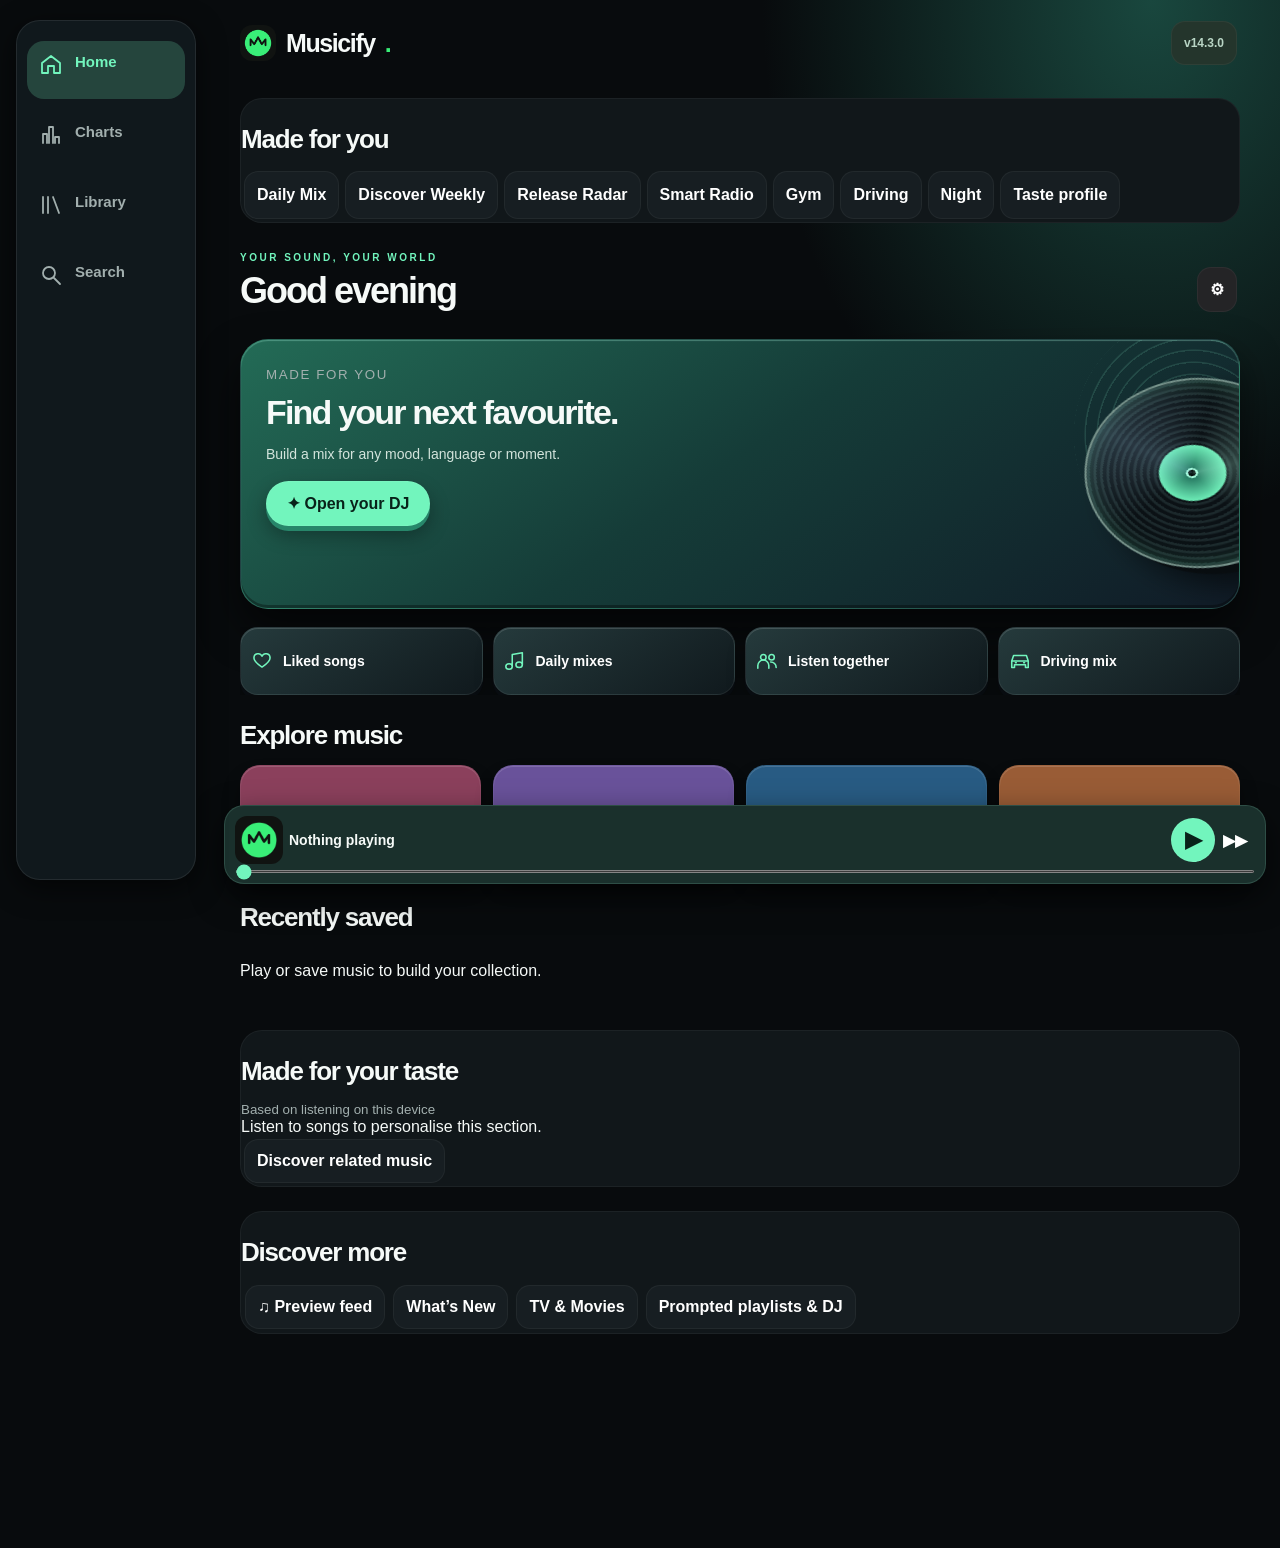
==== commit a479dba3: "Add files via upload" ====
--- a/index.html
+++ b/index.html
@@ -1,2 +1,2 @@
 <!doctype html><html><head><meta charset="utf-8"><meta name="viewport" content="width=device-width,initial-scale=1,minimum-scale=1,maximum-scale=1,user-scalable=no,viewport-fit=cover"><meta name="theme-color" content="#101311"><link rel="manifest" href="manifest.json"><link rel="apple-touch-icon" href="icon.png"><link rel="icon" href="icon.png"><meta name="apple-mobile-web-app-capable" content="yes"><meta name="apple-mobile-web-app-title" content="Musicify"><title>Musicify</title><style>
-*{box-sizing:border-box}body{margin:0;background:#101311;color:#f4f5ff;font:16px system-ui;padding:24px 18px 200px}main{max-width:850px;margin:auto}h1{font-size:34px;letter-spacing:-2px;margin:8px 0}small{color:#a9acc3}button,input,select{font:inherit;color:inherit;background:#25283a;border:0;border-radius:12px;padding:12px;margin:3px}button{cursor:pointer}button.active,.primary{background:#39ef78;color:#14200d;font-weight:bold}input{max-width:100%}section{background:#191c2a;border:1px solid #30344a;border-radius:22px;padding:16px;margin:16px 0}.hero{background:linear-gradient(125deg,#34336d,#1d483e);padding:26px}.track{display:flex;align-items:center;gap:10px;border-bottom:1px solid #30344a;padding:10px 0}.track img{width:48px;height:48px;border-radius:10px;object-fit:cover}.track div{flex:1;overflow-wrap:anywhere}.dock{position:fixed;bottom:0;left:0;right:0;background:#191c2a;border-top:1px solid #40445b;padding:12px 16px calc(12px + env(safe-area-inset-bottom));text-align:center;z-index:5}.dock input{width:min(95%,650px);padding:0;accent-color:#39ef78}.dock button{padding:10px 15px}.bars{display:flex;gap:4px;align-items:center;height:40px}.bars i{width:6px;background:#39ef78;border-radius:8px;height:12px}.playing .bars i{animation:pulse .7s infinite alternate}.bars i:nth-child(2n){animation-delay:.3s;height:28px}@keyframes pulse{to{height:38px}}.drive .track{font-size:22px}.drive button{min-height:52px}a{color:#39ef78}#status{color:#c2d7ac;overflow-wrap:anywhere}nav{display:flex;flex-wrap:wrap}label{display:block;margin:8px 0}</style><link rel="stylesheet" href="premium.css"><style>html,body{touch-action:pan-x pan-y;overscroll-behavior-x:none;-webkit-text-size-adjust:100%}input,textarea,select{font-size:16px!important}button,a{touch-action:manipulation}</style><script>for(const name of ['gesturestart','gesturechange','gestureend']) document.addEventListener(name,e=>{if(e.cancelable)e.preventDefault()},{passive:false});document.addEventListener('touchmove',e=>{if(e.touches.length>1&&e.cancelable)e.preventDefault()},{passive:false});document.addEventListener('dblclick',e=>{if(!e.target.closest('input,textarea,[contenteditable]')&&e.cancelable)e.preventDefault()},{passive:false});</script><link rel="stylesheet" href="design100.css"><link rel="stylesheet" href="signature.css"><link rel="stylesheet" href="dashboard110.css"><link rel="stylesheet" href="experience111.css"><link rel="stylesheet" href="playlist112.css"><link rel="stylesheet" href="intelligence120.css"><link rel="stylesheet" href="world122.css"><link rel="stylesheet" href="intelligence142.css"></head><body><main><small>YOUR MUSIC. YOUR WORLD.</small><h1 style="display:flex;align-items:center;gap:10px"><img src="icon.png" alt="" width="48" height="48" style="border-radius:12px">Musicify<span style="color:#39ef78">.</span></h1><nav id="nav"></nav><section class="hero"><small>PERSONAL SOUND SYSTEM</small><h2 id="headline">Find your frequency.</h2><div class="bars"><i></i><i></i><i></i><i></i><i></i><i></i><i></i><i></i></div><p>Online discovery · Offline collection</p></section><div id="panel"></div><p id="status" role="status"></p></main><div class="dock"><img class="miniart" id="miniart" src="icon.png" alt=""><strong id="now" tabindex="0" role="button" aria-label="Expand player">Nothing playing</strong><br><input id="seek" type="range" min="0" max="100" value="0" aria-label="Seek"><div class="controls"><button id="shuffle">⤨</button><button id="prev">◀◀</button><button id="play" class="primary">▶</button><button id="next">▶▶</button><button id="repeat">↻</button></div><small id="clock">0:00 / 0:00</small></div><audio id="audio" preload="metadata"></audio><script src="app.js"></script><script src="advanced.js"></script><script src="youtube.js"></script><script src="premium.js"></script><script src="ultra.js"></script><script src="jam-qr.js"></script><script src="jam.js"></script><script src="smart.js"></script><script src="polish.js"></script><script src="discovery84.js"></script><script src="audius841.js"></script><script src="clean85.js"></script><script src="smart86.js"></script><script src="catalogue87.js"></script><script src="global89.js"></script><script src="lyrics90.js"></script><script src="audio91.js"></script><script src="dna92.js"></script><script src="dj93.js"></script><script src="mix94.js"></script><script src="providers95.js"></script><script src="connect96.js"></script><script src="design100.js"></script><script src="signature.js"></script><script src="lyrics101.js"></script><script src="performance105.js"></script><script src="ultimate109.js"></script><script src="dashboard110.js"></script><script src="experience111.js"></script><script src="playlist112.js"></script><script src="intelligence120.js"></script><script src="world122.js"></script><script src="music123.js"></script><script src="final130.js"></script><script src="background132.js"></script><script src="stream140.js"></script><script src="reliability141.js"></script><script src="intelligence142.js"></script></body></html>
+*{box-sizing:border-box}body{margin:0;background:#101311;color:#f4f5ff;font:16px system-ui;padding:24px 18px 200px}main{max-width:850px;margin:auto}h1{font-size:34px;letter-spacing:-2px;margin:8px 0}small{color:#a9acc3}button,input,select{font:inherit;color:inherit;background:#25283a;border:0;border-radius:12px;padding:12px;margin:3px}button{cursor:pointer}button.active,.primary{background:#39ef78;color:#14200d;font-weight:bold}input{max-width:100%}section{background:#191c2a;border:1px solid #30344a;border-radius:22px;padding:16px;margin:16px 0}.hero{background:linear-gradient(125deg,#34336d,#1d483e);padding:26px}.track{display:flex;align-items:center;gap:10px;border-bottom:1px solid #30344a;padding:10px 0}.track img{width:48px;height:48px;border-radius:10px;object-fit:cover}.track div{flex:1;overflow-wrap:anywhere}.dock{position:fixed;bottom:0;left:0;right:0;background:#191c2a;border-top:1px solid #40445b;padding:12px 16px calc(12px + env(safe-area-inset-bottom));text-align:center;z-index:5}.dock input{width:min(95%,650px);padding:0;accent-color:#39ef78}.dock button{padding:10px 15px}.bars{display:flex;gap:4px;align-items:center;height:40px}.bars i{width:6px;background:#39ef78;border-radius:8px;height:12px}.playing .bars i{animation:pulse .7s infinite alternate}.bars i:nth-child(2n){animation-delay:.3s;height:28px}@keyframes pulse{to{height:38px}}.drive .track{font-size:22px}.drive button{min-height:52px}a{color:#39ef78}#status{color:#c2d7ac;overflow-wrap:anywhere}nav{display:flex;flex-wrap:wrap}label{display:block;margin:8px 0}</style><link rel="stylesheet" href="premium.css"><style>html,body{touch-action:pan-x pan-y;overscroll-behavior-x:none;-webkit-text-size-adjust:100%}input,textarea,select{font-size:16px!important}button,a{touch-action:manipulation}</style><script>for(const name of ['gesturestart','gesturechange','gestureend']) document.addEventListener(name,e=>{if(e.cancelable)e.preventDefault()},{passive:false});document.addEventListener('touchmove',e=>{if(e.touches.length>1&&e.cancelable)e.preventDefault()},{passive:false});document.addEventListener('dblclick',e=>{if(!e.target.closest('input,textarea,[contenteditable]')&&e.cancelable)e.preventDefault()},{passive:false});</script><link rel="stylesheet" href="design100.css"><link rel="stylesheet" href="signature.css"><link rel="stylesheet" href="dashboard110.css"><link rel="stylesheet" href="experience111.css"><link rel="stylesheet" href="playlist112.css"><link rel="stylesheet" href="intelligence120.css"><link rel="stylesheet" href="world122.css"><link rel="stylesheet" href="intelligence142.css"></head><body><main><small>YOUR MUSIC. YOUR WORLD.</small><h1 style="display:flex;align-items:center;gap:10px"><img src="icon.png" alt="" width="48" height="48" style="border-radius:12px">Musicify<span style="color:#39ef78">.</span></h1><nav id="nav"></nav><section class="hero"><small>PERSONAL SOUND SYSTEM</small><h2 id="headline">Find your frequency.</h2><div class="bars"><i></i><i></i><i></i><i></i><i></i><i></i><i></i><i></i></div><p>Online discovery · Offline collection</p></section><div id="panel"></div><p id="status" role="status"></p></main><div class="dock"><img class="miniart" id="miniart" src="icon.png" alt=""><strong id="now" tabindex="0" role="button" aria-label="Expand player">Nothing playing</strong><br><input id="seek" type="range" min="0" max="100" value="0" aria-label="Seek"><div class="controls"><button id="shuffle">⤨</button><button id="prev">◀◀</button><button id="play" class="primary">▶</button><button id="next">▶▶</button><button id="repeat">↻</button></div><small id="clock">0:00 / 0:00</small></div><audio id="audio" preload="metadata"></audio><script src="app.js"></script><script src="advanced.js"></script><script src="youtube.js"></script><script src="premium.js"></script><script src="ultra.js"></script><script src="jam-qr.js"></script><script src="jam.js"></script><script src="smart.js"></script><script src="polish.js"></script><script src="discovery84.js"></script><script src="audius841.js"></script><script src="clean85.js"></script><script src="smart86.js"></script><script src="catalogue87.js"></script><script src="global89.js"></script><script src="lyrics90.js"></script><script src="audio91.js"></script><script src="dna92.js"></script><script src="dj93.js"></script><script src="mix94.js"></script><script src="providers95.js"></script><script src="connect96.js"></script><script src="design100.js"></script><script src="signature.js"></script><script src="lyrics101.js"></script><script src="performance105.js"></script><script src="ultimate109.js"></script><script src="dashboard110.js"></script><script src="experience111.js"></script><script src="playlist112.js"></script><script src="intelligence120.js"></script><script src="world122.js"></script><script src="music123.js"></script><script src="final130.js"></script><script src="background132.js"></script><script src="stream140.js"></script><script src="reliability141.js"></script><script src="intelligence142.js"></script><script src="playback143.js"></script></body></html>
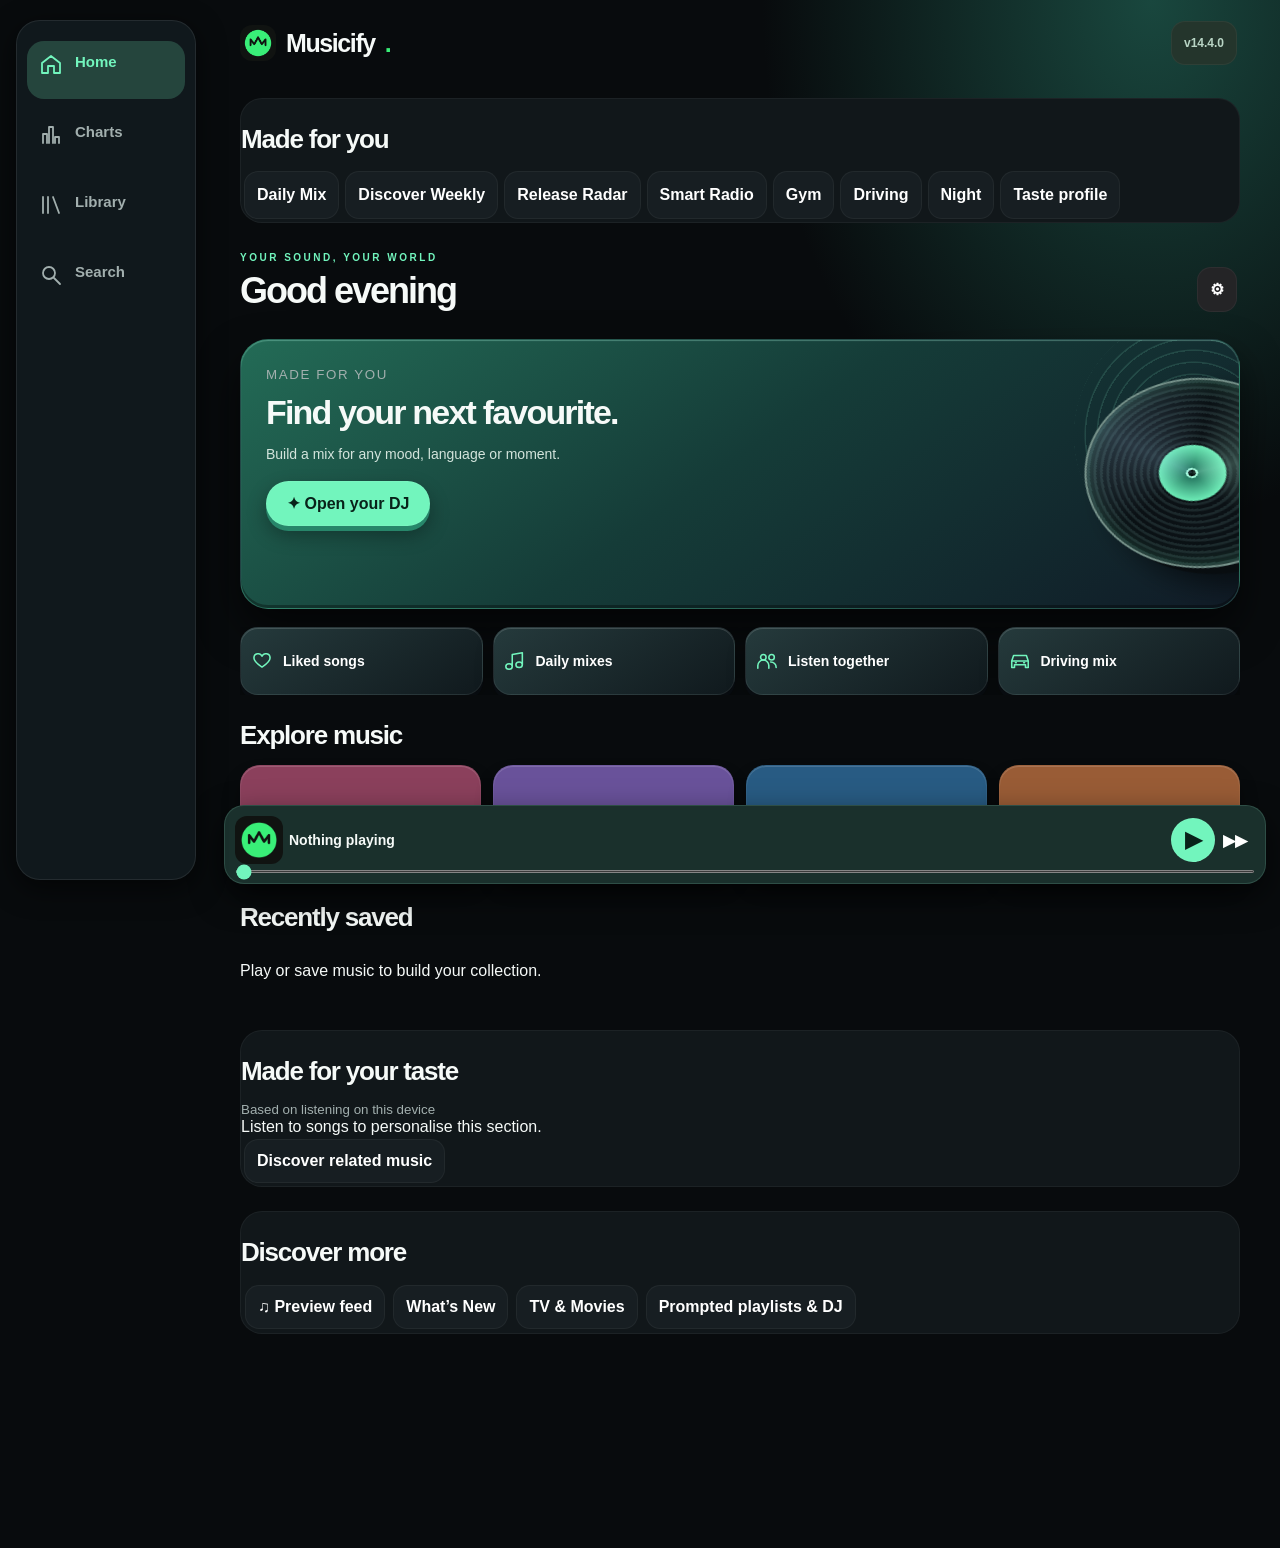
==== commit 2c7487d1: "Musicify 14.4 Discovery Update Updated music discovery, Python backend, and application version." ====
--- a/index.html
+++ b/index.html
@@ -1,2 +1,2 @@
 <!doctype html><html><head><meta charset="utf-8"><meta name="viewport" content="width=device-width,initial-scale=1,minimum-scale=1,maximum-scale=1,user-scalable=no,viewport-fit=cover"><meta name="theme-color" content="#101311"><link rel="manifest" href="manifest.json"><link rel="apple-touch-icon" href="icon.png"><link rel="icon" href="icon.png"><meta name="apple-mobile-web-app-capable" content="yes"><meta name="apple-mobile-web-app-title" content="Musicify"><title>Musicify</title><style>
-*{box-sizing:border-box}body{margin:0;background:#101311;color:#f4f5ff;font:16px system-ui;padding:24px 18px 200px}main{max-width:850px;margin:auto}h1{font-size:34px;letter-spacing:-2px;margin:8px 0}small{color:#a9acc3}button,input,select{font:inherit;color:inherit;background:#25283a;border:0;border-radius:12px;padding:12px;margin:3px}button{cursor:pointer}button.active,.primary{background:#39ef78;color:#14200d;font-weight:bold}input{max-width:100%}section{background:#191c2a;border:1px solid #30344a;border-radius:22px;padding:16px;margin:16px 0}.hero{background:linear-gradient(125deg,#34336d,#1d483e);padding:26px}.track{display:flex;align-items:center;gap:10px;border-bottom:1px solid #30344a;padding:10px 0}.track img{width:48px;height:48px;border-radius:10px;object-fit:cover}.track div{flex:1;overflow-wrap:anywhere}.dock{position:fixed;bottom:0;left:0;right:0;background:#191c2a;border-top:1px solid #40445b;padding:12px 16px calc(12px + env(safe-area-inset-bottom));text-align:center;z-index:5}.dock input{width:min(95%,650px);padding:0;accent-color:#39ef78}.dock button{padding:10px 15px}.bars{display:flex;gap:4px;align-items:center;height:40px}.bars i{width:6px;background:#39ef78;border-radius:8px;height:12px}.playing .bars i{animation:pulse .7s infinite alternate}.bars i:nth-child(2n){animation-delay:.3s;height:28px}@keyframes pulse{to{height:38px}}.drive .track{font-size:22px}.drive button{min-height:52px}a{color:#39ef78}#status{color:#c2d7ac;overflow-wrap:anywhere}nav{display:flex;flex-wrap:wrap}label{display:block;margin:8px 0}</style><link rel="stylesheet" href="premium.css"><style>html,body{touch-action:pan-x pan-y;overscroll-behavior-x:none;-webkit-text-size-adjust:100%}input,textarea,select{font-size:16px!important}button,a{touch-action:manipulation}</style><script>for(const name of ['gesturestart','gesturechange','gestureend']) document.addEventListener(name,e=>{if(e.cancelable)e.preventDefault()},{passive:false});document.addEventListener('touchmove',e=>{if(e.touches.length>1&&e.cancelable)e.preventDefault()},{passive:false});document.addEventListener('dblclick',e=>{if(!e.target.closest('input,textarea,[contenteditable]')&&e.cancelable)e.preventDefault()},{passive:false});</script><link rel="stylesheet" href="design100.css"><link rel="stylesheet" href="signature.css"><link rel="stylesheet" href="dashboard110.css"><link rel="stylesheet" href="experience111.css"><link rel="stylesheet" href="playlist112.css"><link rel="stylesheet" href="intelligence120.css"><link rel="stylesheet" href="world122.css"><link rel="stylesheet" href="intelligence142.css"></head><body><main><small>YOUR MUSIC. YOUR WORLD.</small><h1 style="display:flex;align-items:center;gap:10px"><img src="icon.png" alt="" width="48" height="48" style="border-radius:12px">Musicify<span style="color:#39ef78">.</span></h1><nav id="nav"></nav><section class="hero"><small>PERSONAL SOUND SYSTEM</small><h2 id="headline">Find your frequency.</h2><div class="bars"><i></i><i></i><i></i><i></i><i></i><i></i><i></i><i></i></div><p>Online discovery · Offline collection</p></section><div id="panel"></div><p id="status" role="status"></p></main><div class="dock"><img class="miniart" id="miniart" src="icon.png" alt=""><strong id="now" tabindex="0" role="button" aria-label="Expand player">Nothing playing</strong><br><input id="seek" type="range" min="0" max="100" value="0" aria-label="Seek"><div class="controls"><button id="shuffle">⤨</button><button id="prev">◀◀</button><button id="play" class="primary">▶</button><button id="next">▶▶</button><button id="repeat">↻</button></div><small id="clock">0:00 / 0:00</small></div><audio id="audio" preload="metadata"></audio><script src="app.js"></script><script src="advanced.js"></script><script src="youtube.js"></script><script src="premium.js"></script><script src="ultra.js"></script><script src="jam-qr.js"></script><script src="jam.js"></script><script src="smart.js"></script><script src="polish.js"></script><script src="discovery84.js"></script><script src="audius841.js"></script><script src="clean85.js"></script><script src="smart86.js"></script><script src="catalogue87.js"></script><script src="global89.js"></script><script src="lyrics90.js"></script><script src="audio91.js"></script><script src="dna92.js"></script><script src="dj93.js"></script><script src="mix94.js"></script><script src="providers95.js"></script><script src="connect96.js"></script><script src="design100.js"></script><script src="signature.js"></script><script src="lyrics101.js"></script><script src="performance105.js"></script><script src="ultimate109.js"></script><script src="dashboard110.js"></script><script src="experience111.js"></script><script src="playlist112.js"></script><script src="intelligence120.js"></script><script src="world122.js"></script><script src="music123.js"></script><script src="final130.js"></script><script src="background132.js"></script><script src="stream140.js"></script><script src="reliability141.js"></script><script src="intelligence142.js"></script><script src="playback143.js"></script></body></html>
+*{box-sizing:border-box}body{margin:0;background:#101311;color:#f4f5ff;font:16px system-ui;padding:24px 18px 200px}main{max-width:850px;margin:auto}h1{font-size:34px;letter-spacing:-2px;margin:8px 0}small{color:#a9acc3}button,input,select{font:inherit;color:inherit;background:#25283a;border:0;border-radius:12px;padding:12px;margin:3px}button{cursor:pointer}button.active,.primary{background:#39ef78;color:#14200d;font-weight:bold}input{max-width:100%}section{background:#191c2a;border:1px solid #30344a;border-radius:22px;padding:16px;margin:16px 0}.hero{background:linear-gradient(125deg,#34336d,#1d483e);padding:26px}.track{display:flex;align-items:center;gap:10px;border-bottom:1px solid #30344a;padding:10px 0}.track img{width:48px;height:48px;border-radius:10px;object-fit:cover}.track div{flex:1;overflow-wrap:anywhere}.dock{position:fixed;bottom:0;left:0;right:0;background:#191c2a;border-top:1px solid #40445b;padding:12px 16px calc(12px + env(safe-area-inset-bottom));text-align:center;z-index:5}.dock input{width:min(95%,650px);padding:0;accent-color:#39ef78}.dock button{padding:10px 15px}.bars{display:flex;gap:4px;align-items:center;height:40px}.bars i{width:6px;background:#39ef78;border-radius:8px;height:12px}.playing .bars i{animation:pulse .7s infinite alternate}.bars i:nth-child(2n){animation-delay:.3s;height:28px}@keyframes pulse{to{height:38px}}.drive .track{font-size:22px}.drive button{min-height:52px}a{color:#39ef78}#status{color:#c2d7ac;overflow-wrap:anywhere}nav{display:flex;flex-wrap:wrap}label{display:block;margin:8px 0}</style><link rel="stylesheet" href="premium.css"><style>html,body{touch-action:pan-x pan-y;overscroll-behavior-x:none;-webkit-text-size-adjust:100%}input,textarea,select{font-size:16px!important}button,a{touch-action:manipulation}</style><script>for(const name of ['gesturestart','gesturechange','gestureend']) document.addEventListener(name,e=>{if(e.cancelable)e.preventDefault()},{passive:false});document.addEventListener('touchmove',e=>{if(e.touches.length>1&&e.cancelable)e.preventDefault()},{passive:false});document.addEventListener('dblclick',e=>{if(!e.target.closest('input,textarea,[contenteditable]')&&e.cancelable)e.preventDefault()},{passive:false});</script><link rel="stylesheet" href="design100.css"><link rel="stylesheet" href="signature.css"><link rel="stylesheet" href="dashboard110.css"><link rel="stylesheet" href="experience111.css"><link rel="stylesheet" href="playlist112.css"><link rel="stylesheet" href="intelligence120.css"><link rel="stylesheet" href="world122.css"><link rel="stylesheet" href="intelligence142.css"></head><body><main><small>YOUR MUSIC. YOUR WORLD.</small><h1 style="display:flex;align-items:center;gap:10px"><img src="icon.png" alt="" width="48" height="48" style="border-radius:12px">Musicify<span style="color:#39ef78">.</span></h1><nav id="nav"></nav><section class="hero"><small>PERSONAL SOUND SYSTEM</small><h2 id="headline">Find your frequency.</h2><div class="bars"><i></i><i></i><i></i><i></i><i></i><i></i><i></i><i></i></div><p>Online discovery · Offline collection</p></section><div id="panel"></div><p id="status" role="status"></p></main><div class="dock"><img class="miniart" id="miniart" src="icon.png" alt=""><strong id="now" tabindex="0" role="button" aria-label="Expand player">Nothing playing</strong><br><input id="seek" type="range" min="0" max="100" value="0" aria-label="Seek"><div class="controls"><button id="shuffle">⤨</button><button id="prev">◀◀</button><button id="play" class="primary">▶</button><button id="next">▶▶</button><button id="repeat">↻</button></div><small id="clock">0:00 / 0:00</small></div><audio id="audio" preload="metadata"></audio><script src="app.js"></script><script src="advanced.js"></script><script src="youtube.js"></script><script src="premium.js"></script><script src="ultra.js"></script><script src="jam-qr.js"></script><script src="jam.js"></script><script src="smart.js"></script><script src="polish.js"></script><script src="discovery84.js"></script><script src="audius841.js"></script><script src="clean85.js"></script><script src="smart86.js"></script><script src="catalogue87.js"></script><script src="global89.js"></script><script src="lyrics90.js"></script><script src="audio91.js"></script><script src="dna92.js"></script><script src="dj93.js"></script><script src="mix94.js"></script><script src="providers95.js"></script><script src="connect96.js"></script><script src="design100.js"></script><script src="signature.js"></script><script src="lyrics101.js"></script><script src="performance105.js"></script><script src="ultimate109.js"></script><script src="dashboard110.js"></script><script src="experience111.js"></script><script src="playlist112.js"></script><script src="intelligence120.js"></script><script src="world122.js"></script><script src="music123.js"></script><script src="final130.js"></script><script src="background132.js"></script><script src="stream140.js"></script><script src="reliability141.js"></script><script src="intelligence142.js"></script><script src="playback143.js"></script><script src="discovery144.js"></script></body></html>
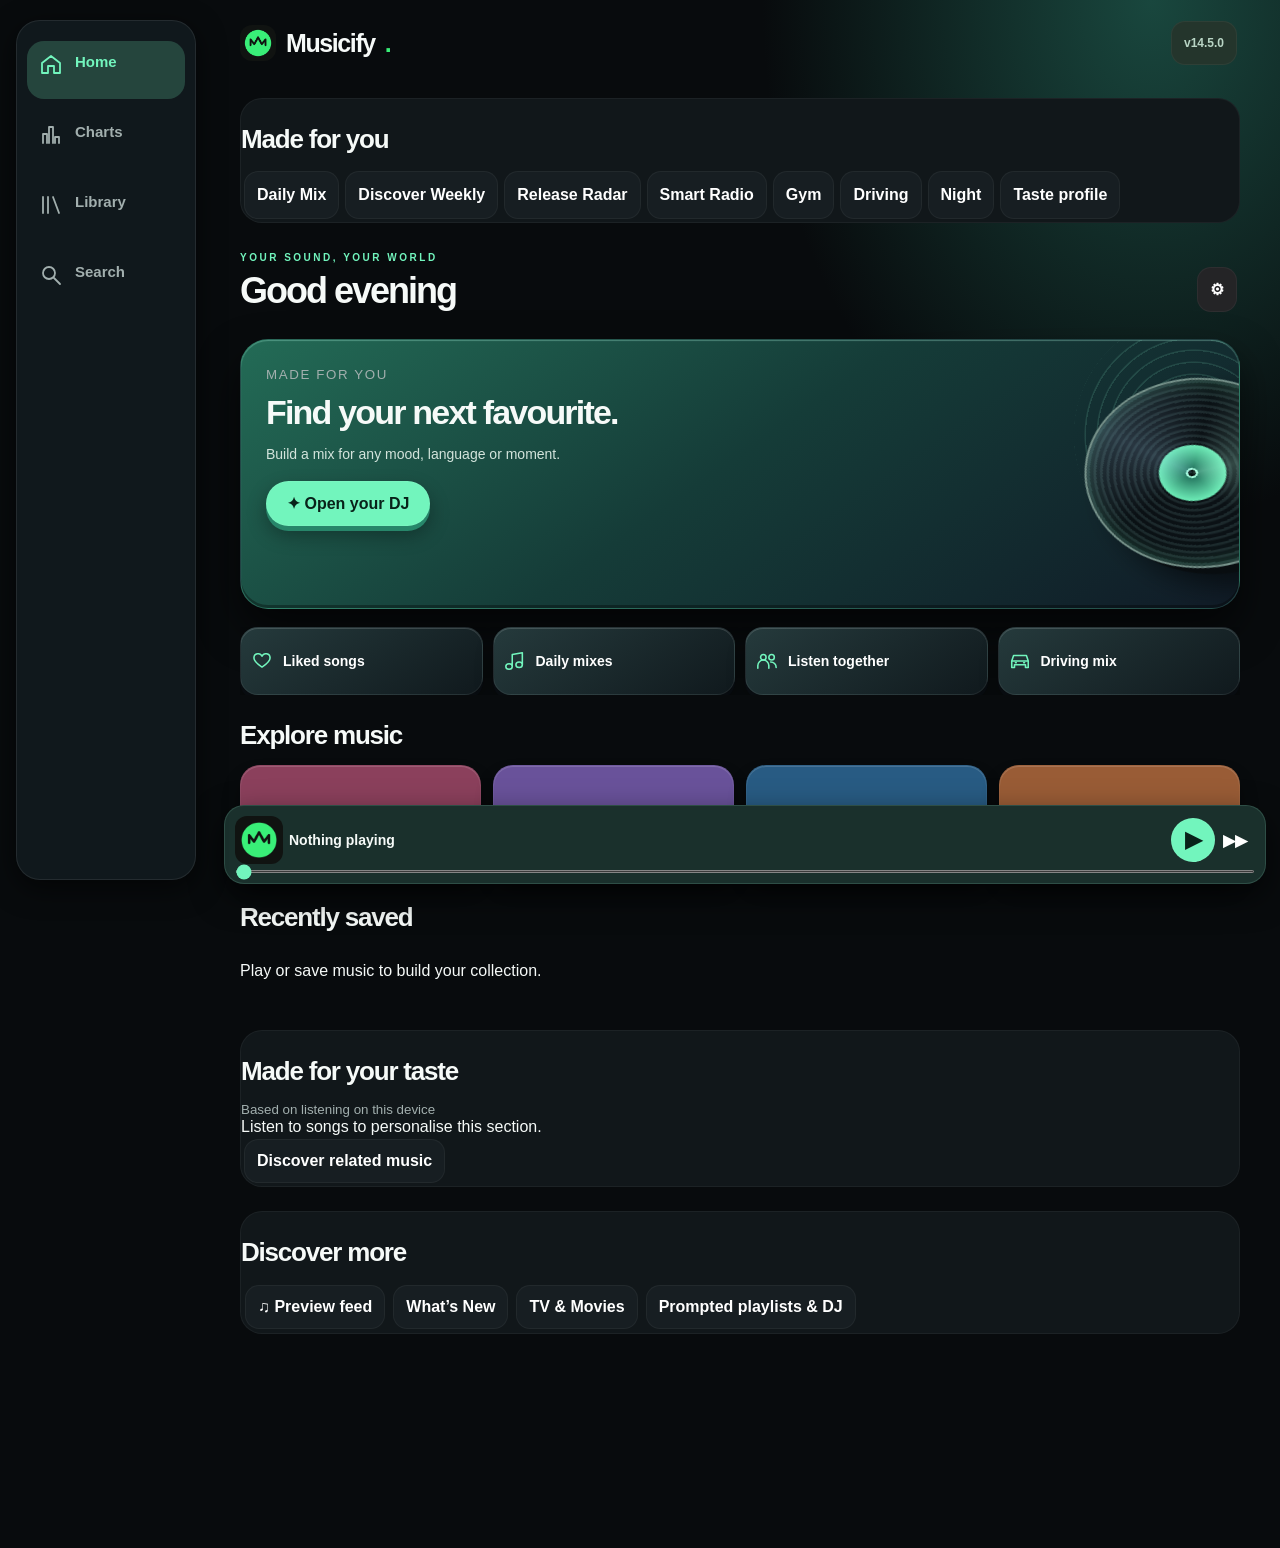
==== commit 32a5433e: "Musicify 14.5 Playback Engine" ====
--- a/index.html
+++ b/index.html
@@ -1,2 +1,2 @@
 <!doctype html><html><head><meta charset="utf-8"><meta name="viewport" content="width=device-width,initial-scale=1,minimum-scale=1,maximum-scale=1,user-scalable=no,viewport-fit=cover"><meta name="theme-color" content="#101311"><link rel="manifest" href="manifest.json"><link rel="apple-touch-icon" href="icon.png"><link rel="icon" href="icon.png"><meta name="apple-mobile-web-app-capable" content="yes"><meta name="apple-mobile-web-app-title" content="Musicify"><title>Musicify</title><style>
-*{box-sizing:border-box}body{margin:0;background:#101311;color:#f4f5ff;font:16px system-ui;padding:24px 18px 200px}main{max-width:850px;margin:auto}h1{font-size:34px;letter-spacing:-2px;margin:8px 0}small{color:#a9acc3}button,input,select{font:inherit;color:inherit;background:#25283a;border:0;border-radius:12px;padding:12px;margin:3px}button{cursor:pointer}button.active,.primary{background:#39ef78;color:#14200d;font-weight:bold}input{max-width:100%}section{background:#191c2a;border:1px solid #30344a;border-radius:22px;padding:16px;margin:16px 0}.hero{background:linear-gradient(125deg,#34336d,#1d483e);padding:26px}.track{display:flex;align-items:center;gap:10px;border-bottom:1px solid #30344a;padding:10px 0}.track img{width:48px;height:48px;border-radius:10px;object-fit:cover}.track div{flex:1;overflow-wrap:anywhere}.dock{position:fixed;bottom:0;left:0;right:0;background:#191c2a;border-top:1px solid #40445b;padding:12px 16px calc(12px + env(safe-area-inset-bottom));text-align:center;z-index:5}.dock input{width:min(95%,650px);padding:0;accent-color:#39ef78}.dock button{padding:10px 15px}.bars{display:flex;gap:4px;align-items:center;height:40px}.bars i{width:6px;background:#39ef78;border-radius:8px;height:12px}.playing .bars i{animation:pulse .7s infinite alternate}.bars i:nth-child(2n){animation-delay:.3s;height:28px}@keyframes pulse{to{height:38px}}.drive .track{font-size:22px}.drive button{min-height:52px}a{color:#39ef78}#status{color:#c2d7ac;overflow-wrap:anywhere}nav{display:flex;flex-wrap:wrap}label{display:block;margin:8px 0}</style><link rel="stylesheet" href="premium.css"><style>html,body{touch-action:pan-x pan-y;overscroll-behavior-x:none;-webkit-text-size-adjust:100%}input,textarea,select{font-size:16px!important}button,a{touch-action:manipulation}</style><script>for(const name of ['gesturestart','gesturechange','gestureend']) document.addEventListener(name,e=>{if(e.cancelable)e.preventDefault()},{passive:false});document.addEventListener('touchmove',e=>{if(e.touches.length>1&&e.cancelable)e.preventDefault()},{passive:false});document.addEventListener('dblclick',e=>{if(!e.target.closest('input,textarea,[contenteditable]')&&e.cancelable)e.preventDefault()},{passive:false});</script><link rel="stylesheet" href="design100.css"><link rel="stylesheet" href="signature.css"><link rel="stylesheet" href="dashboard110.css"><link rel="stylesheet" href="experience111.css"><link rel="stylesheet" href="playlist112.css"><link rel="stylesheet" href="intelligence120.css"><link rel="stylesheet" href="world122.css"><link rel="stylesheet" href="intelligence142.css"></head><body><main><small>YOUR MUSIC. YOUR WORLD.</small><h1 style="display:flex;align-items:center;gap:10px"><img src="icon.png" alt="" width="48" height="48" style="border-radius:12px">Musicify<span style="color:#39ef78">.</span></h1><nav id="nav"></nav><section class="hero"><small>PERSONAL SOUND SYSTEM</small><h2 id="headline">Find your frequency.</h2><div class="bars"><i></i><i></i><i></i><i></i><i></i><i></i><i></i><i></i></div><p>Online discovery · Offline collection</p></section><div id="panel"></div><p id="status" role="status"></p></main><div class="dock"><img class="miniart" id="miniart" src="icon.png" alt=""><strong id="now" tabindex="0" role="button" aria-label="Expand player">Nothing playing</strong><br><input id="seek" type="range" min="0" max="100" value="0" aria-label="Seek"><div class="controls"><button id="shuffle">⤨</button><button id="prev">◀◀</button><button id="play" class="primary">▶</button><button id="next">▶▶</button><button id="repeat">↻</button></div><small id="clock">0:00 / 0:00</small></div><audio id="audio" preload="metadata"></audio><script src="app.js"></script><script src="advanced.js"></script><script src="youtube.js"></script><script src="premium.js"></script><script src="ultra.js"></script><script src="jam-qr.js"></script><script src="jam.js"></script><script src="smart.js"></script><script src="polish.js"></script><script src="discovery84.js"></script><script src="audius841.js"></script><script src="clean85.js"></script><script src="smart86.js"></script><script src="catalogue87.js"></script><script src="global89.js"></script><script src="lyrics90.js"></script><script src="audio91.js"></script><script src="dna92.js"></script><script src="dj93.js"></script><script src="mix94.js"></script><script src="providers95.js"></script><script src="connect96.js"></script><script src="design100.js"></script><script src="signature.js"></script><script src="lyrics101.js"></script><script src="performance105.js"></script><script src="ultimate109.js"></script><script src="dashboard110.js"></script><script src="experience111.js"></script><script src="playlist112.js"></script><script src="intelligence120.js"></script><script src="world122.js"></script><script src="music123.js"></script><script src="final130.js"></script><script src="background132.js"></script><script src="stream140.js"></script><script src="reliability141.js"></script><script src="intelligence142.js"></script><script src="playback143.js"></script><script src="discovery144.js"></script></body></html>
+*{box-sizing:border-box}body{margin:0;background:#101311;color:#f4f5ff;font:16px system-ui;padding:24px 18px 200px}main{max-width:850px;margin:auto}h1{font-size:34px;letter-spacing:-2px;margin:8px 0}small{color:#a9acc3}button,input,select{font:inherit;color:inherit;background:#25283a;border:0;border-radius:12px;padding:12px;margin:3px}button{cursor:pointer}button.active,.primary{background:#39ef78;color:#14200d;font-weight:bold}input{max-width:100%}section{background:#191c2a;border:1px solid #30344a;border-radius:22px;padding:16px;margin:16px 0}.hero{background:linear-gradient(125deg,#34336d,#1d483e);padding:26px}.track{display:flex;align-items:center;gap:10px;border-bottom:1px solid #30344a;padding:10px 0}.track img{width:48px;height:48px;border-radius:10px;object-fit:cover}.track div{flex:1;overflow-wrap:anywhere}.dock{position:fixed;bottom:0;left:0;right:0;background:#191c2a;border-top:1px solid #40445b;padding:12px 16px calc(12px + env(safe-area-inset-bottom));text-align:center;z-index:5}.dock input{width:min(95%,650px);padding:0;accent-color:#39ef78}.dock button{padding:10px 15px}.bars{display:flex;gap:4px;align-items:center;height:40px}.bars i{width:6px;background:#39ef78;border-radius:8px;height:12px}.playing .bars i{animation:pulse .7s infinite alternate}.bars i:nth-child(2n){animation-delay:.3s;height:28px}@keyframes pulse{to{height:38px}}.drive .track{font-size:22px}.drive button{min-height:52px}a{color:#39ef78}#status{color:#c2d7ac;overflow-wrap:anywhere}nav{display:flex;flex-wrap:wrap}label{display:block;margin:8px 0}</style><link rel="stylesheet" href="premium.css"><style>html,body{touch-action:pan-x pan-y;overscroll-behavior-x:none;-webkit-text-size-adjust:100%}input,textarea,select{font-size:16px!important}button,a{touch-action:manipulation}</style><script>for(const name of ['gesturestart','gesturechange','gestureend']) document.addEventListener(name,e=>{if(e.cancelable)e.preventDefault()},{passive:false});document.addEventListener('touchmove',e=>{if(e.touches.length>1&&e.cancelable)e.preventDefault()},{passive:false});document.addEventListener('dblclick',e=>{if(!e.target.closest('input,textarea,[contenteditable]')&&e.cancelable)e.preventDefault()},{passive:false});</script><link rel="stylesheet" href="design100.css"><link rel="stylesheet" href="signature.css"><link rel="stylesheet" href="dashboard110.css"><link rel="stylesheet" href="experience111.css"><link rel="stylesheet" href="playlist112.css"><link rel="stylesheet" href="intelligence120.css"><link rel="stylesheet" href="world122.css"><link rel="stylesheet" href="intelligence142.css"></head><body><main><small>YOUR MUSIC. YOUR WORLD.</small><h1 style="display:flex;align-items:center;gap:10px"><img src="icon.png" alt="" width="48" height="48" style="border-radius:12px">Musicify<span style="color:#39ef78">.</span></h1><nav id="nav"></nav><section class="hero"><small>PERSONAL SOUND SYSTEM</small><h2 id="headline">Find your frequency.</h2><div class="bars"><i></i><i></i><i></i><i></i><i></i><i></i><i></i><i></i></div><p>Online discovery · Offline collection</p></section><div id="panel"></div><p id="status" role="status"></p></main><div class="dock"><img class="miniart" id="miniart" src="icon.png" alt=""><strong id="now" tabindex="0" role="button" aria-label="Expand player">Nothing playing</strong><br><input id="seek" type="range" min="0" max="100" value="0" aria-label="Seek"><div class="controls"><button id="shuffle">⤨</button><button id="prev">◀◀</button><button id="play" class="primary">▶</button><button id="next">▶▶</button><button id="repeat">↻</button></div><small id="clock">0:00 / 0:00</small></div><audio id="audio" preload="metadata"></audio><script src="app.js"></script><script src="advanced.js"></script><script src="youtube.js"></script><script src="premium.js"></script><script src="ultra.js"></script><script src="jam-qr.js"></script><script src="jam.js"></script><script src="smart.js"></script><script src="polish.js"></script><script src="discovery84.js"></script><script src="audius841.js"></script><script src="clean85.js"></script><script src="smart86.js"></script><script src="catalogue87.js"></script><script src="global89.js"></script><script src="lyrics90.js"></script><script src="audio91.js"></script><script src="dna92.js"></script><script src="dj93.js"></script><script src="mix94.js"></script><script src="providers95.js"></script><script src="connect96.js"></script><script src="design100.js"></script><script src="signature.js"></script><script src="lyrics101.js"></script><script src="performance105.js"></script><script src="ultimate109.js"></script><script src="dashboard110.js"></script><script src="experience111.js"></script><script src="playlist112.js"></script><script src="intelligence120.js"></script><script src="world122.js"></script><script src="music123.js"></script><script src="final130.js"></script><script src="background132.js"></script><script src="stream140.js"></script><script src="reliability141.js"></script><script src="intelligence142.js"></script><script src="playback143.js"></script><script src="discovery144.js"></script><script src="player145.js"></script></body></html>
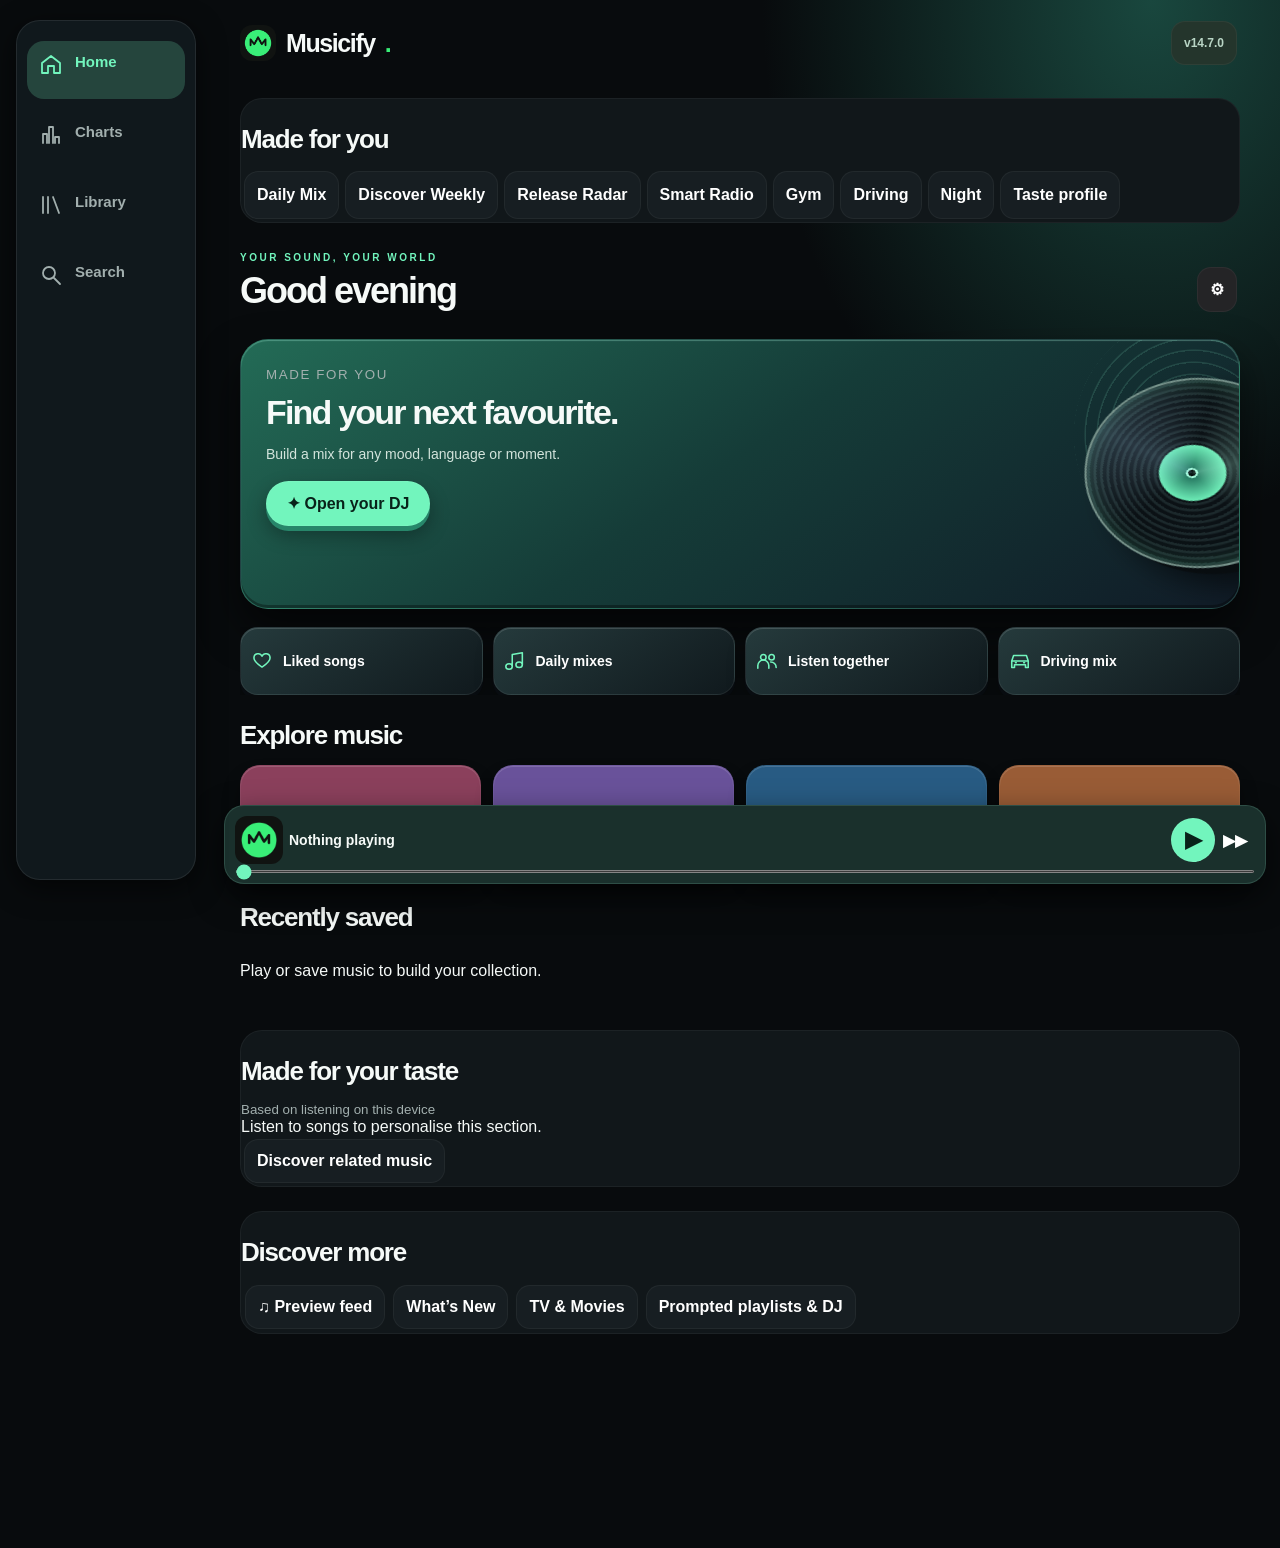
==== commit eadd7ae2: "Musicify 14.7 Free Audio" ====
--- a/index.html
+++ b/index.html
@@ -1,2 +1,2 @@
 <!doctype html><html><head><meta charset="utf-8"><meta name="viewport" content="width=device-width,initial-scale=1,minimum-scale=1,maximum-scale=1,user-scalable=no,viewport-fit=cover"><meta name="theme-color" content="#101311"><link rel="manifest" href="manifest.json"><link rel="apple-touch-icon" href="icon.png"><link rel="icon" href="icon.png"><meta name="apple-mobile-web-app-capable" content="yes"><meta name="apple-mobile-web-app-title" content="Musicify"><title>Musicify</title><style>
-*{box-sizing:border-box}body{margin:0;background:#101311;color:#f4f5ff;font:16px system-ui;padding:24px 18px 200px}main{max-width:850px;margin:auto}h1{font-size:34px;letter-spacing:-2px;margin:8px 0}small{color:#a9acc3}button,input,select{font:inherit;color:inherit;background:#25283a;border:0;border-radius:12px;padding:12px;margin:3px}button{cursor:pointer}button.active,.primary{background:#39ef78;color:#14200d;font-weight:bold}input{max-width:100%}section{background:#191c2a;border:1px solid #30344a;border-radius:22px;padding:16px;margin:16px 0}.hero{background:linear-gradient(125deg,#34336d,#1d483e);padding:26px}.track{display:flex;align-items:center;gap:10px;border-bottom:1px solid #30344a;padding:10px 0}.track img{width:48px;height:48px;border-radius:10px;object-fit:cover}.track div{flex:1;overflow-wrap:anywhere}.dock{position:fixed;bottom:0;left:0;right:0;background:#191c2a;border-top:1px solid #40445b;padding:12px 16px calc(12px + env(safe-area-inset-bottom));text-align:center;z-index:5}.dock input{width:min(95%,650px);padding:0;accent-color:#39ef78}.dock button{padding:10px 15px}.bars{display:flex;gap:4px;align-items:center;height:40px}.bars i{width:6px;background:#39ef78;border-radius:8px;height:12px}.playing .bars i{animation:pulse .7s infinite alternate}.bars i:nth-child(2n){animation-delay:.3s;height:28px}@keyframes pulse{to{height:38px}}.drive .track{font-size:22px}.drive button{min-height:52px}a{color:#39ef78}#status{color:#c2d7ac;overflow-wrap:anywhere}nav{display:flex;flex-wrap:wrap}label{display:block;margin:8px 0}</style><link rel="stylesheet" href="premium.css"><style>html,body{touch-action:pan-x pan-y;overscroll-behavior-x:none;-webkit-text-size-adjust:100%}input,textarea,select{font-size:16px!important}button,a{touch-action:manipulation}</style><script>for(const name of ['gesturestart','gesturechange','gestureend']) document.addEventListener(name,e=>{if(e.cancelable)e.preventDefault()},{passive:false});document.addEventListener('touchmove',e=>{if(e.touches.length>1&&e.cancelable)e.preventDefault()},{passive:false});document.addEventListener('dblclick',e=>{if(!e.target.closest('input,textarea,[contenteditable]')&&e.cancelable)e.preventDefault()},{passive:false});</script><link rel="stylesheet" href="design100.css"><link rel="stylesheet" href="signature.css"><link rel="stylesheet" href="dashboard110.css"><link rel="stylesheet" href="experience111.css"><link rel="stylesheet" href="playlist112.css"><link rel="stylesheet" href="intelligence120.css"><link rel="stylesheet" href="world122.css"><link rel="stylesheet" href="intelligence142.css"></head><body><main><small>YOUR MUSIC. YOUR WORLD.</small><h1 style="display:flex;align-items:center;gap:10px"><img src="icon.png" alt="" width="48" height="48" style="border-radius:12px">Musicify<span style="color:#39ef78">.</span></h1><nav id="nav"></nav><section class="hero"><small>PERSONAL SOUND SYSTEM</small><h2 id="headline">Find your frequency.</h2><div class="bars"><i></i><i></i><i></i><i></i><i></i><i></i><i></i><i></i></div><p>Online discovery · Offline collection</p></section><div id="panel"></div><p id="status" role="status"></p></main><div class="dock"><img class="miniart" id="miniart" src="icon.png" alt=""><strong id="now" tabindex="0" role="button" aria-label="Expand player">Nothing playing</strong><br><input id="seek" type="range" min="0" max="100" value="0" aria-label="Seek"><div class="controls"><button id="shuffle">⤨</button><button id="prev">◀◀</button><button id="play" class="primary">▶</button><button id="next">▶▶</button><button id="repeat">↻</button></div><small id="clock">0:00 / 0:00</small></div><audio id="audio" preload="metadata"></audio><script src="app.js"></script><script src="advanced.js"></script><script src="youtube.js"></script><script src="premium.js"></script><script src="ultra.js"></script><script src="jam-qr.js"></script><script src="jam.js"></script><script src="smart.js"></script><script src="polish.js"></script><script src="discovery84.js"></script><script src="audius841.js"></script><script src="clean85.js"></script><script src="smart86.js"></script><script src="catalogue87.js"></script><script src="global89.js"></script><script src="lyrics90.js"></script><script src="audio91.js"></script><script src="dna92.js"></script><script src="dj93.js"></script><script src="mix94.js"></script><script src="providers95.js"></script><script src="connect96.js"></script><script src="design100.js"></script><script src="signature.js"></script><script src="lyrics101.js"></script><script src="performance105.js"></script><script src="ultimate109.js"></script><script src="dashboard110.js"></script><script src="experience111.js"></script><script src="playlist112.js"></script><script src="intelligence120.js"></script><script src="world122.js"></script><script src="music123.js"></script><script src="final130.js"></script><script src="background132.js"></script><script src="stream140.js"></script><script src="reliability141.js"></script><script src="intelligence142.js"></script><script src="playback143.js"></script><script src="discovery144.js"></script><script src="player145.js"></script></body></html>
+*{box-sizing:border-box}body{margin:0;background:#101311;color:#f4f5ff;font:16px system-ui;padding:24px 18px 200px}main{max-width:850px;margin:auto}h1{font-size:34px;letter-spacing:-2px;margin:8px 0}small{color:#a9acc3}button,input,select{font:inherit;color:inherit;background:#25283a;border:0;border-radius:12px;padding:12px;margin:3px}button{cursor:pointer}button.active,.primary{background:#39ef78;color:#14200d;font-weight:bold}input{max-width:100%}section{background:#191c2a;border:1px solid #30344a;border-radius:22px;padding:16px;margin:16px 0}.hero{background:linear-gradient(125deg,#34336d,#1d483e);padding:26px}.track{display:flex;align-items:center;gap:10px;border-bottom:1px solid #30344a;padding:10px 0}.track img{width:48px;height:48px;border-radius:10px;object-fit:cover}.track div{flex:1;overflow-wrap:anywhere}.dock{position:fixed;bottom:0;left:0;right:0;background:#191c2a;border-top:1px solid #40445b;padding:12px 16px calc(12px + env(safe-area-inset-bottom));text-align:center;z-index:5}.dock input{width:min(95%,650px);padding:0;accent-color:#39ef78}.dock button{padding:10px 15px}.bars{display:flex;gap:4px;align-items:center;height:40px}.bars i{width:6px;background:#39ef78;border-radius:8px;height:12px}.playing .bars i{animation:pulse .7s infinite alternate}.bars i:nth-child(2n){animation-delay:.3s;height:28px}@keyframes pulse{to{height:38px}}.drive .track{font-size:22px}.drive button{min-height:52px}a{color:#39ef78}#status{color:#c2d7ac;overflow-wrap:anywhere}nav{display:flex;flex-wrap:wrap}label{display:block;margin:8px 0}</style><link rel="stylesheet" href="premium.css"><style>html,body{touch-action:pan-x pan-y;overscroll-behavior-x:none;-webkit-text-size-adjust:100%}input,textarea,select{font-size:16px!important}button,a{touch-action:manipulation}</style><script>for(const name of ['gesturestart','gesturechange','gestureend']) document.addEventListener(name,e=>{if(e.cancelable)e.preventDefault()},{passive:false});document.addEventListener('touchmove',e=>{if(e.touches.length>1&&e.cancelable)e.preventDefault()},{passive:false});document.addEventListener('dblclick',e=>{if(!e.target.closest('input,textarea,[contenteditable]')&&e.cancelable)e.preventDefault()},{passive:false});</script><link rel="stylesheet" href="design100.css"><link rel="stylesheet" href="signature.css"><link rel="stylesheet" href="dashboard110.css"><link rel="stylesheet" href="experience111.css"><link rel="stylesheet" href="playlist112.css"><link rel="stylesheet" href="intelligence120.css"><link rel="stylesheet" href="world122.css"><link rel="stylesheet" href="intelligence142.css"></head><body><main><small>YOUR MUSIC. YOUR WORLD.</small><h1 style="display:flex;align-items:center;gap:10px"><img src="icon.png" alt="" width="48" height="48" style="border-radius:12px">Musicify<span style="color:#39ef78">.</span></h1><nav id="nav"></nav><section class="hero"><small>PERSONAL SOUND SYSTEM</small><h2 id="headline">Find your frequency.</h2><div class="bars"><i></i><i></i><i></i><i></i><i></i><i></i><i></i><i></i></div><p>Online discovery · Offline collection</p></section><div id="panel"></div><p id="status" role="status"></p></main><div class="dock"><img class="miniart" id="miniart" src="icon.png" alt=""><strong id="now" tabindex="0" role="button" aria-label="Expand player">Nothing playing</strong><br><input id="seek" type="range" min="0" max="100" value="0" aria-label="Seek"><div class="controls"><button id="shuffle">⤨</button><button id="prev">◀◀</button><button id="play" class="primary">▶</button><button id="next">▶▶</button><button id="repeat">↻</button></div><small id="clock">0:00 / 0:00</small></div><audio id="audio" preload="metadata"></audio><script src="app.js"></script><script src="advanced.js"></script><script src="youtube.js"></script><script src="premium.js"></script><script src="ultra.js"></script><script src="jam-qr.js"></script><script src="jam.js"></script><script src="smart.js"></script><script src="polish.js"></script><script src="discovery84.js"></script><script src="audius841.js"></script><script src="clean85.js"></script><script src="smart86.js"></script><script src="catalogue87.js"></script><script src="global89.js"></script><script src="lyrics90.js"></script><script src="audio91.js"></script><script src="dna92.js"></script><script src="dj93.js"></script><script src="mix94.js"></script><script src="providers95.js"></script><script src="connect96.js"></script><script src="design100.js"></script><script src="signature.js"></script><script src="lyrics101.js"></script><script src="performance105.js"></script><script src="ultimate109.js"></script><script src="dashboard110.js"></script><script src="experience111.js"></script><script src="playlist112.js"></script><script src="intelligence120.js"></script><script src="world122.js"></script><script src="music123.js"></script><script src="final130.js"></script><script src="background132.js"></script><script src="stream140.js"></script><script src="reliability141.js"></script><script src="intelligence142.js"></script><script src="playback143.js"></script><script src="discovery144.js"></script><script src="player145.js"></script><script src="free147.js"></script></body></html>
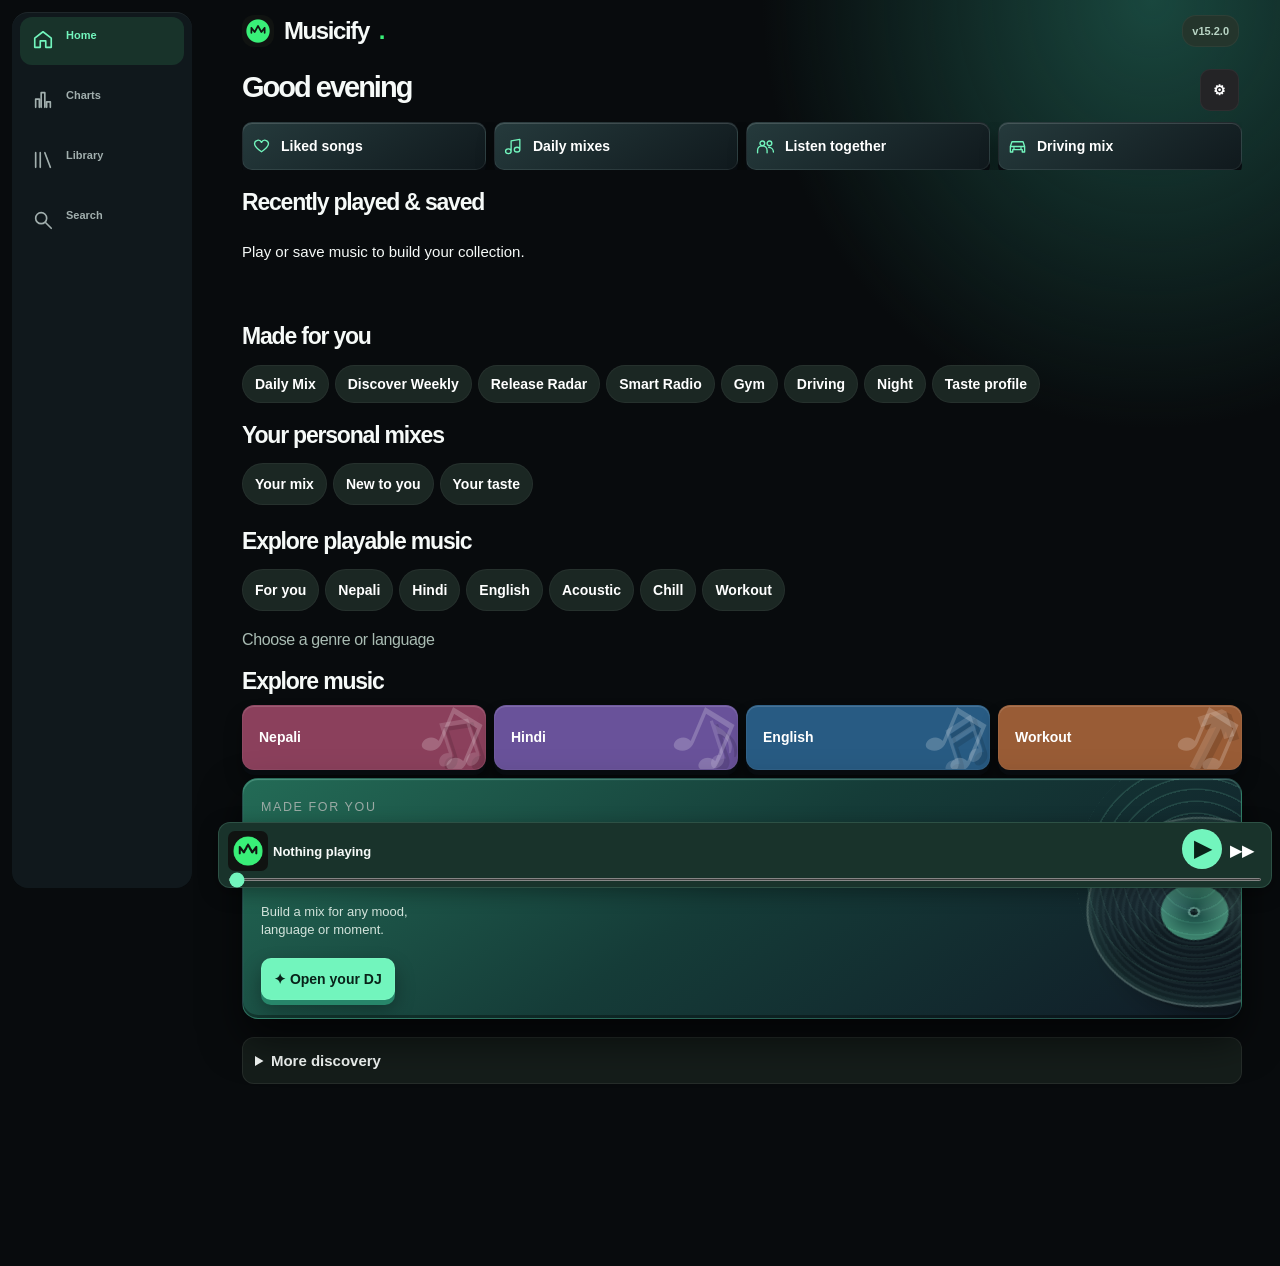
==== commit bc4b810f: "Musicify 15.2 Navidrome Integration" ====
--- a/index.html
+++ b/index.html
@@ -1,2 +1,2 @@
 <!doctype html><html><head><meta charset="utf-8"><meta name="viewport" content="width=device-width,initial-scale=1,minimum-scale=1,maximum-scale=1,user-scalable=no,viewport-fit=cover"><meta name="theme-color" content="#101311"><link rel="manifest" href="manifest.json"><link rel="apple-touch-icon" href="icon.png"><link rel="icon" href="icon.png"><meta name="apple-mobile-web-app-capable" content="yes"><meta name="apple-mobile-web-app-title" content="Musicify"><title>Musicify</title><style>
-*{box-sizing:border-box}body{margin:0;background:#101311;color:#f4f5ff;font:16px system-ui;padding:24px 18px 200px}main{max-width:850px;margin:auto}h1{font-size:34px;letter-spacing:-2px;margin:8px 0}small{color:#a9acc3}button,input,select{font:inherit;color:inherit;background:#25283a;border:0;border-radius:12px;padding:12px;margin:3px}button{cursor:pointer}button.active,.primary{background:#39ef78;color:#14200d;font-weight:bold}input{max-width:100%}section{background:#191c2a;border:1px solid #30344a;border-radius:22px;padding:16px;margin:16px 0}.hero{background:linear-gradient(125deg,#34336d,#1d483e);padding:26px}.track{display:flex;align-items:center;gap:10px;border-bottom:1px solid #30344a;padding:10px 0}.track img{width:48px;height:48px;border-radius:10px;object-fit:cover}.track div{flex:1;overflow-wrap:anywhere}.dock{position:fixed;bottom:0;left:0;right:0;background:#191c2a;border-top:1px solid #40445b;padding:12px 16px calc(12px + env(safe-area-inset-bottom));text-align:center;z-index:5}.dock input{width:min(95%,650px);padding:0;accent-color:#39ef78}.dock button{padding:10px 15px}.bars{display:flex;gap:4px;align-items:center;height:40px}.bars i{width:6px;background:#39ef78;border-radius:8px;height:12px}.playing .bars i{animation:pulse .7s infinite alternate}.bars i:nth-child(2n){animation-delay:.3s;height:28px}@keyframes pulse{to{height:38px}}.drive .track{font-size:22px}.drive button{min-height:52px}a{color:#39ef78}#status{color:#c2d7ac;overflow-wrap:anywhere}nav{display:flex;flex-wrap:wrap}label{display:block;margin:8px 0}</style><link rel="stylesheet" href="premium.css"><style>html,body{touch-action:pan-x pan-y;overscroll-behavior-x:none;-webkit-text-size-adjust:100%}input,textarea,select{font-size:16px!important}button,a{touch-action:manipulation}</style><script>for(const name of ['gesturestart','gesturechange','gestureend']) document.addEventListener(name,e=>{if(e.cancelable)e.preventDefault()},{passive:false});document.addEventListener('touchmove',e=>{if(e.touches.length>1&&e.cancelable)e.preventDefault()},{passive:false});document.addEventListener('dblclick',e=>{if(!e.target.closest('input,textarea,[contenteditable]')&&e.cancelable)e.preventDefault()},{passive:false});</script><link rel="stylesheet" href="design100.css"><link rel="stylesheet" href="signature.css"><link rel="stylesheet" href="dashboard110.css"><link rel="stylesheet" href="experience111.css"><link rel="stylesheet" href="playlist112.css"><link rel="stylesheet" href="intelligence120.css"><link rel="stylesheet" href="world122.css"><link rel="stylesheet" href="intelligence142.css"></head><body><main><small>YOUR MUSIC. YOUR WORLD.</small><h1 style="display:flex;align-items:center;gap:10px"><img src="icon.png" alt="" width="48" height="48" style="border-radius:12px">Musicify<span style="color:#39ef78">.</span></h1><nav id="nav"></nav><section class="hero"><small>PERSONAL SOUND SYSTEM</small><h2 id="headline">Find your frequency.</h2><div class="bars"><i></i><i></i><i></i><i></i><i></i><i></i><i></i><i></i></div><p>Online discovery · Offline collection</p></section><div id="panel"></div><p id="status" role="status"></p></main><div class="dock"><img class="miniart" id="miniart" src="icon.png" alt=""><strong id="now" tabindex="0" role="button" aria-label="Expand player">Nothing playing</strong><br><input id="seek" type="range" min="0" max="100" value="0" aria-label="Seek"><div class="controls"><button id="shuffle">⤨</button><button id="prev">◀◀</button><button id="play" class="primary">▶</button><button id="next">▶▶</button><button id="repeat">↻</button></div><small id="clock">0:00 / 0:00</small></div><audio id="audio" preload="metadata"></audio><script src="app.js"></script><script src="advanced.js"></script><script src="youtube.js"></script><script src="premium.js"></script><script src="ultra.js"></script><script src="jam-qr.js"></script><script src="jam.js"></script><script src="smart.js"></script><script src="polish.js"></script><script src="discovery84.js"></script><script src="audius841.js"></script><script src="clean85.js"></script><script src="smart86.js"></script><script src="catalogue87.js"></script><script src="global89.js"></script><script src="lyrics90.js"></script><script src="audio91.js"></script><script src="dna92.js"></script><script src="dj93.js"></script><script src="mix94.js"></script><script src="providers95.js"></script><script src="connect96.js"></script><script src="design100.js"></script><script src="signature.js"></script><script src="lyrics101.js"></script><script src="performance105.js"></script><script src="ultimate109.js"></script><script src="dashboard110.js"></script><script src="experience111.js"></script><script src="playlist112.js"></script><script src="intelligence120.js"></script><script src="world122.js"></script><script src="music123.js"></script><script src="final130.js"></script><script src="background132.js"></script><script src="stream140.js"></script><script src="reliability141.js"></script><script src="intelligence142.js"></script><script src="playback143.js"></script><script src="discovery144.js"></script><script src="player145.js"></script><script src="free147.js"></script></body></html>
+*{box-sizing:border-box}body{margin:0;background:#101311;color:#f4f5ff;font:16px system-ui;padding:24px 18px 200px}main{max-width:850px;margin:auto}h1{font-size:34px;letter-spacing:-2px;margin:8px 0}small{color:#a9acc3}button,input,select{font:inherit;color:inherit;background:#25283a;border:0;border-radius:12px;padding:12px;margin:3px}button{cursor:pointer}button.active,.primary{background:#39ef78;color:#14200d;font-weight:bold}input{max-width:100%}section{background:#191c2a;border:1px solid #30344a;border-radius:22px;padding:16px;margin:16px 0}.hero{background:linear-gradient(125deg,#34336d,#1d483e);padding:26px}.track{display:flex;align-items:center;gap:10px;border-bottom:1px solid #30344a;padding:10px 0}.track img{width:48px;height:48px;border-radius:10px;object-fit:cover}.track div{flex:1;overflow-wrap:anywhere}.dock{position:fixed;bottom:0;left:0;right:0;background:#191c2a;border-top:1px solid #40445b;padding:12px 16px calc(12px + env(safe-area-inset-bottom));text-align:center;z-index:5}.dock input{width:min(95%,650px);padding:0;accent-color:#39ef78}.dock button{padding:10px 15px}.bars{display:flex;gap:4px;align-items:center;height:40px}.bars i{width:6px;background:#39ef78;border-radius:8px;height:12px}.playing .bars i{animation:pulse .7s infinite alternate}.bars i:nth-child(2n){animation-delay:.3s;height:28px}@keyframes pulse{to{height:38px}}.drive .track{font-size:22px}.drive button{min-height:52px}a{color:#39ef78}#status{color:#c2d7ac;overflow-wrap:anywhere}nav{display:flex;flex-wrap:wrap}label{display:block;margin:8px 0}</style><link rel="stylesheet" href="premium.css"><style>html,body{touch-action:pan-x pan-y;overscroll-behavior-x:none;-webkit-text-size-adjust:100%}input,textarea,select{font-size:16px!important}button,a{touch-action:manipulation}</style><script>for(const name of ['gesturestart','gesturechange','gestureend']) document.addEventListener(name,e=>{if(e.cancelable)e.preventDefault()},{passive:false});document.addEventListener('touchmove',e=>{if(e.touches.length>1&&e.cancelable)e.preventDefault()},{passive:false});document.addEventListener('dblclick',e=>{if(!e.target.closest('input,textarea,[contenteditable]')&&e.cancelable)e.preventDefault()},{passive:false});</script><link rel="stylesheet" href="design100.css"><link rel="stylesheet" href="signature.css"><link rel="stylesheet" href="dashboard110.css"><link rel="stylesheet" href="experience111.css"><link rel="stylesheet" href="playlist112.css"><link rel="stylesheet" href="intelligence120.css"><link rel="stylesheet" href="world122.css"><link rel="stylesheet" href="intelligence142.css"><link rel="stylesheet" href="clean148.css"><link rel="stylesheet" href="discovery149.css"><link rel="stylesheet" href="premium150.css"><link rel="stylesheet" href="taste151.css"></head><body><main><small>YOUR MUSIC. YOUR WORLD.</small><h1 style="display:flex;align-items:center;gap:10px"><img src="icon.png" alt="" width="48" height="48" style="border-radius:12px">Musicify<span style="color:#39ef78">.</span></h1><nav id="nav"></nav><section class="hero"><small>PERSONAL SOUND SYSTEM</small><h2 id="headline">Find your frequency.</h2><div class="bars"><i></i><i></i><i></i><i></i><i></i><i></i><i></i><i></i></div><p>Online discovery · Offline collection</p></section><div id="panel"></div><p id="status" role="status"></p></main><div class="dock"><img class="miniart" id="miniart" src="icon.png" alt=""><strong id="now" tabindex="0" role="button" aria-label="Expand player">Nothing playing</strong><br><input id="seek" type="range" min="0" max="100" value="0" aria-label="Seek"><div class="controls"><button id="shuffle">⤨</button><button id="prev">◀◀</button><button id="play" class="primary">▶</button><button id="next">▶▶</button><button id="repeat">↻</button></div><small id="clock">0:00 / 0:00</small></div><audio id="audio" preload="metadata"></audio><script src="app.js"></script><script src="advanced.js"></script><script src="youtube.js"></script><script src="premium.js"></script><script src="ultra.js"></script><script src="jam-qr.js"></script><script src="jam.js"></script><script src="smart.js"></script><script src="polish.js"></script><script src="discovery84.js"></script><script src="audius841.js"></script><script src="clean85.js"></script><script src="smart86.js"></script><script src="catalogue87.js"></script><script src="global89.js"></script><script src="lyrics90.js"></script><script src="audio91.js"></script><script src="dna92.js"></script><script src="dj93.js"></script><script src="mix94.js"></script><script src="providers95.js"></script><script src="connect96.js"></script><script src="design100.js"></script><script src="signature.js"></script><script src="lyrics101.js"></script><script src="performance105.js"></script><script src="ultimate109.js"></script><script src="dashboard110.js"></script><script src="experience111.js"></script><script src="playlist112.js"></script><script src="intelligence120.js"></script><script src="world122.js"></script><script src="music123.js"></script><script src="final130.js"></script><script src="background132.js"></script><script src="stream140.js"></script><script src="reliability141.js"></script><script src="intelligence142.js"></script><script src="playback143.js"></script><script src="discovery144.js"></script><script src="player145.js"></script><script src="free147.js"></script><script src="clean148.js"></script><script src="discovery149.js"></script><script src="premium150.js"></script><script src="taste151.js"></script><script src="nav152.js"></script></body></html>
--- a/clean148.css
+++ b/clean148.css
@@ -0,0 +1 @@
+:root{--green:#72f5bd;--muted:#9baaa5}body{background:linear-gradient(160deg,#142a23 0,#0b100f 300px,#0b100f 100%)!important;padding:calc(12px + env(safe-area-inset-top)) 16px 170px;font-size:15px}main>h1{margin:0 0 16px!important;font-size:24px!important}main>h1 img{width:32px;height:32px}#panel h2{font-size:23px;margin:20px 0 10px}#panel h3{font-size:16px;margin:16px 0 8px}#panel section{background:transparent;border:0;border-radius:0;padding:0;margin:16px 0}#panel p{line-height:1.45}#panel button{font-size:14px;min-height:42px;padding:9px 12px;border-radius:10px}#panel .home85head h2{font-size:29px;margin:4px 0 10px}.home85head{margin-bottom:8px}.eyebrow100{display:none}.quick{gap:8px}.quick button{min-height:48px!important;border-radius:10px!important;padding:9px!important}.quick svg{width:19px;height:19px}.art100{gap:10px}.art100 button{flex-basis:min(34vw,145px);padding:0!important}.art100 img,.artfallback100{border-radius:9px}.art100 b{font-size:13px}.art100 small{font-size:12px}.mix148{display:flex;flex-wrap:wrap;gap:6px}.mix148 h2{flex-basis:100%}.mix148 button{margin:0;background:#1b2723;border-radius:999px!important;min-height:38px!important}.feature100{min-height:165px;padding:18px;border-radius:16px}.feature100 h2{font-size:25px!important;max-width:210px}.feature100 p{font-size:13px;max-width:190px}.disc110{opacity:.5}.genres{gap:8px}.genres button{min-height:65px!important;border-radius:12px!important;font-size:16px}.genre110{opacity:.45}.fold148{border:1px solid #ffffff12;border-radius:12px;margin:10px 0;padding:0 12px;background:#151d1a}.fold148>summary{padding:14px 0;font-weight:650;cursor:pointer}.fold148>section{margin:8px 0!important}.lib148{display:grid;grid-template-columns:1fr 1fr;gap:8px;margin:10px 0 18px}.lib148 button{margin:0;text-align:left}.search148 .signature-search input{width:100%;margin:0;padding:12px 12px 12px 42px!important;border-radius:12px}.signature-search:before{top:3px}.filters105{margin:8px 0}.filters105 label{font-size:12px;color:var(--muted)}.filters105 select{padding:7px 12px;min-height:36px}.search148 .m84history{display:flex;overflow:auto;align-items:center;gap:5px}.search148 .m84history button{white-space:nowrap}.search148 .sub148{background:transparent;color:var(--muted);font-size:12px!important}.track{gap:9px;padding:8px 0;min-height:60px}.track img,.track>span:first-child{width:46px;height:46px;flex:0 0 46px;border-radius:8px;object-fit:cover}.track>span:first-child{display:grid;place-items:center;background:#25332d}.track>div{min-width:0}.track b,.track small{display:block;overflow:hidden;text-overflow:ellipsis;white-space:nowrap}.track br{display:none}.track b{font-size:14px}.track small{font-size:12px;margin-top:4px}.track button{min-width:36px;min-height:44px;padding:5px!important;margin:0;background:transparent!important}.track button:disabled{opacity:.3}.dock{bottom:calc(63px + env(safe-area-inset-bottom));margin:0 8px;padding:6px 9px;grid-template-columns:40px minmax(0,1fr) auto;border-radius:12px!important;gap:5px}.miniart{width:40px;height:40px;border-radius:7px}.dock #play{width:40px;height:40px;min-height:40px}.dock #next{min-width:40px}.dock #now{font-size:13px}#nav{left:0;right:0;bottom:0;border-radius:0!important;padding:4px 8px calc(4px + env(safe-area-inset-bottom))!important;border:0;border-top:1px solid #ffffff10;box-shadow:none}#nav button{min-height:48px;border-radius:10px;font-size:11px}#nav button.active{background:transparent;color:#72f5bd}#nav svg{width:22px;height:22px}.fullplayer #fullart{border-radius:15px}.uactions{gap:6px}.uactions button{font-size:13px;padding:8px}.version142{font-size:11px!important;padding:6px 9px;min-height:32px}.group100>summary{padding:14px 0}#status{font-size:12px;color:var(--muted)}[hidden]{display:none!important}@media(min-width:850px){body{padding-left:220px}#nav{left:12px;right:auto;top:12px;bottom:12px;width:180px;border-radius:16px!important}.dock{left:210px;bottom:12px}}
--- a/discovery149.css
+++ b/discovery149.css
@@ -0,0 +1 @@
+.chips149{display:flex;gap:6px;overflow-x:auto;padding:4px 0;scrollbar-width:none}.chips149 button{white-space:nowrap;flex:none;background:#1b2723;border-radius:999px!important;margin:0}.explore149 #explore149out .track{min-height:56px}.explore149 h3{color:#a9bcb3;font-weight:500}.search148 [data-ytmatch130]{font-size:11px!important;white-space:nowrap;color:#72f5bd}.explore149 #explore149out:empty{display:none}
--- a/premium150.css
+++ b/premium150.css
@@ -0,0 +1,2 @@
+/* Compact, low-motion player and navigation. */
+:root{color-scheme:dark}body{background:linear-gradient(165deg,#14251f 0,#0b100f 240px)!important}#panel{min-width:0}#panel .track{border-bottom:1px solid #ffffff0b}#panel .track img{background:#24332d}#panel .track button:active,.quick button:active{background:#ffffff12!important}#nav button{transition:color .12s ease,background .12s ease}#nav button.active{background:#18332a!important;border-radius:12px}#nav button:focus-visible,button:focus-visible,summary:focus-visible{outline:2px solid #72f5bd;outline-offset:2px}.dock{box-shadow:0 5px 20px #0005;background:#19332b!important}.fullplayer{background:linear-gradient(155deg,#29483d,#101815 58%,#0b100f)!important}.fullplayer #collapse{width:44px;height:44px;border:0;background:#ffffff0d;font-size:26px;vertical-align:middle}.fullplayer #fullart{width:min(100%,390px,43dvh);margin:16px auto 22px;border-radius:18px;box-shadow:0 12px 32px #0005}.fullplayer #fulltitle{font-size:clamp(22px,6vw,30px);letter-spacing:-.5px}.fullplayer #uArtist{color:#a9bcb3}.fullplayer .bigcontrols{margin:12px 0 18px}.fullplayer .bigcontrols button{min-width:44px;min-height:44px}.fullplayer .bigcontrols button:nth-child(3){width:66px;height:66px}.fullplayer .uactions{justify-content:flex-start}.fullplayer .uactions button{min-height:44px;background:#ffffff0b;border:1px solid #ffffff12}.playerMore150{margin:12px 0;border-top:1px solid #ffffff15}.playerMore150 summary{padding:14px 0;color:#b3c5bc;cursor:pointer}.search148 #query{background:#1a2622;border:1px solid #ffffff15}.search148 #query:focus{border-color:#72f5bd}.art100 img,.track img{content-visibility:auto}@media(prefers-reduced-motion:reduce){*,*::before,*::after{animation-duration:.01ms!important;transition-duration:.01ms!important;scroll-behavior:auto!important}}
--- a/taste151.css
+++ b/taste151.css
@@ -0,0 +1 @@
+.taste151{margin:16px 0}.taste151artist{padding:8px 0;border-bottom:1px solid #ffffff14}.taste151 #taste151out:empty{display:none}.taste151 #taste151out{margin-top:10px}.taste151 .track{min-height:56px}
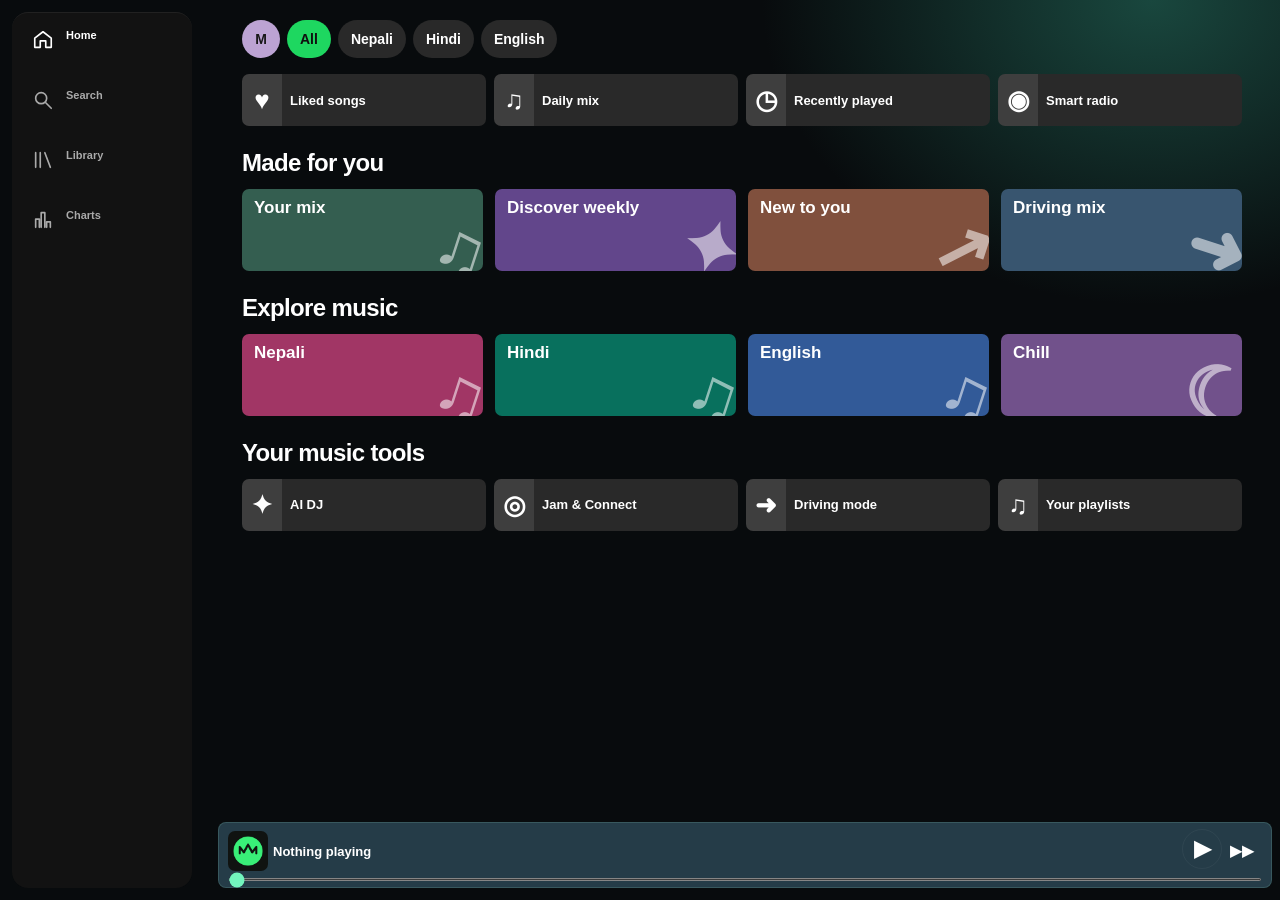
==== commit 3d11eab2: "Musicify 17.5 Ultimate Pro" ====
--- a/index.html
+++ b/index.html
@@ -1,2 +1,2 @@
 <!doctype html><html><head><meta charset="utf-8"><meta name="viewport" content="width=device-width,initial-scale=1,minimum-scale=1,maximum-scale=1,user-scalable=no,viewport-fit=cover"><meta name="theme-color" content="#101311"><link rel="manifest" href="manifest.json"><link rel="apple-touch-icon" href="icon.png"><link rel="icon" href="icon.png"><meta name="apple-mobile-web-app-capable" content="yes"><meta name="apple-mobile-web-app-title" content="Musicify"><title>Musicify</title><style>
-*{box-sizing:border-box}body{margin:0;background:#101311;color:#f4f5ff;font:16px system-ui;padding:24px 18px 200px}main{max-width:850px;margin:auto}h1{font-size:34px;letter-spacing:-2px;margin:8px 0}small{color:#a9acc3}button,input,select{font:inherit;color:inherit;background:#25283a;border:0;border-radius:12px;padding:12px;margin:3px}button{cursor:pointer}button.active,.primary{background:#39ef78;color:#14200d;font-weight:bold}input{max-width:100%}section{background:#191c2a;border:1px solid #30344a;border-radius:22px;padding:16px;margin:16px 0}.hero{background:linear-gradient(125deg,#34336d,#1d483e);padding:26px}.track{display:flex;align-items:center;gap:10px;border-bottom:1px solid #30344a;padding:10px 0}.track img{width:48px;height:48px;border-radius:10px;object-fit:cover}.track div{flex:1;overflow-wrap:anywhere}.dock{position:fixed;bottom:0;left:0;right:0;background:#191c2a;border-top:1px solid #40445b;padding:12px 16px calc(12px + env(safe-area-inset-bottom));text-align:center;z-index:5}.dock input{width:min(95%,650px);padding:0;accent-color:#39ef78}.dock button{padding:10px 15px}.bars{display:flex;gap:4px;align-items:center;height:40px}.bars i{width:6px;background:#39ef78;border-radius:8px;height:12px}.playing .bars i{animation:pulse .7s infinite alternate}.bars i:nth-child(2n){animation-delay:.3s;height:28px}@keyframes pulse{to{height:38px}}.drive .track{font-size:22px}.drive button{min-height:52px}a{color:#39ef78}#status{color:#c2d7ac;overflow-wrap:anywhere}nav{display:flex;flex-wrap:wrap}label{display:block;margin:8px 0}</style><link rel="stylesheet" href="premium.css"><style>html,body{touch-action:pan-x pan-y;overscroll-behavior-x:none;-webkit-text-size-adjust:100%}input,textarea,select{font-size:16px!important}button,a{touch-action:manipulation}</style><script>for(const name of ['gesturestart','gesturechange','gestureend']) document.addEventListener(name,e=>{if(e.cancelable)e.preventDefault()},{passive:false});document.addEventListener('touchmove',e=>{if(e.touches.length>1&&e.cancelable)e.preventDefault()},{passive:false});document.addEventListener('dblclick',e=>{if(!e.target.closest('input,textarea,[contenteditable]')&&e.cancelable)e.preventDefault()},{passive:false});</script><link rel="stylesheet" href="design100.css"><link rel="stylesheet" href="signature.css"><link rel="stylesheet" href="dashboard110.css"><link rel="stylesheet" href="experience111.css"><link rel="stylesheet" href="playlist112.css"><link rel="stylesheet" href="intelligence120.css"><link rel="stylesheet" href="world122.css"><link rel="stylesheet" href="intelligence142.css"><link rel="stylesheet" href="clean148.css"><link rel="stylesheet" href="discovery149.css"><link rel="stylesheet" href="premium150.css"><link rel="stylesheet" href="taste151.css"></head><body><main><small>YOUR MUSIC. YOUR WORLD.</small><h1 style="display:flex;align-items:center;gap:10px"><img src="icon.png" alt="" width="48" height="48" style="border-radius:12px">Musicify<span style="color:#39ef78">.</span></h1><nav id="nav"></nav><section class="hero"><small>PERSONAL SOUND SYSTEM</small><h2 id="headline">Find your frequency.</h2><div class="bars"><i></i><i></i><i></i><i></i><i></i><i></i><i></i><i></i></div><p>Online discovery · Offline collection</p></section><div id="panel"></div><p id="status" role="status"></p></main><div class="dock"><img class="miniart" id="miniart" src="icon.png" alt=""><strong id="now" tabindex="0" role="button" aria-label="Expand player">Nothing playing</strong><br><input id="seek" type="range" min="0" max="100" value="0" aria-label="Seek"><div class="controls"><button id="shuffle">⤨</button><button id="prev">◀◀</button><button id="play" class="primary">▶</button><button id="next">▶▶</button><button id="repeat">↻</button></div><small id="clock">0:00 / 0:00</small></div><audio id="audio" preload="metadata"></audio><script src="app.js"></script><script src="advanced.js"></script><script src="youtube.js"></script><script src="premium.js"></script><script src="ultra.js"></script><script src="jam-qr.js"></script><script src="jam.js"></script><script src="smart.js"></script><script src="polish.js"></script><script src="discovery84.js"></script><script src="audius841.js"></script><script src="clean85.js"></script><script src="smart86.js"></script><script src="catalogue87.js"></script><script src="global89.js"></script><script src="lyrics90.js"></script><script src="audio91.js"></script><script src="dna92.js"></script><script src="dj93.js"></script><script src="mix94.js"></script><script src="providers95.js"></script><script src="connect96.js"></script><script src="design100.js"></script><script src="signature.js"></script><script src="lyrics101.js"></script><script src="performance105.js"></script><script src="ultimate109.js"></script><script src="dashboard110.js"></script><script src="experience111.js"></script><script src="playlist112.js"></script><script src="intelligence120.js"></script><script src="world122.js"></script><script src="music123.js"></script><script src="final130.js"></script><script src="background132.js"></script><script src="stream140.js"></script><script src="reliability141.js"></script><script src="intelligence142.js"></script><script src="playback143.js"></script><script src="discovery144.js"></script><script src="player145.js"></script><script src="free147.js"></script><script src="clean148.js"></script><script src="discovery149.js"></script><script src="premium150.js"></script><script src="taste151.js"></script><script src="nav152.js"></script></body></html>
+*{box-sizing:border-box}body{margin:0;background:#101311;color:#f4f5ff;font:16px system-ui;padding:24px 18px 200px}main{max-width:850px;margin:auto}h1{font-size:34px;letter-spacing:-2px;margin:8px 0}small{color:#a9acc3}button,input,select{font:inherit;color:inherit;background:#25283a;border:0;border-radius:12px;padding:12px;margin:3px}button{cursor:pointer}button.active,.primary{background:#39ef78;color:#14200d;font-weight:bold}input{max-width:100%}section{background:#191c2a;border:1px solid #30344a;border-radius:22px;padding:16px;margin:16px 0}.hero{background:linear-gradient(125deg,#34336d,#1d483e);padding:26px}.track{display:flex;align-items:center;gap:10px;border-bottom:1px solid #30344a;padding:10px 0}.track img{width:48px;height:48px;border-radius:10px;object-fit:cover}.track div{flex:1;overflow-wrap:anywhere}.dock{position:fixed;bottom:0;left:0;right:0;background:#191c2a;border-top:1px solid #40445b;padding:12px 16px calc(12px + env(safe-area-inset-bottom));text-align:center;z-index:5}.dock input{width:min(95%,650px);padding:0;accent-color:#39ef78}.dock button{padding:10px 15px}.bars{display:flex;gap:4px;align-items:center;height:40px}.bars i{width:6px;background:#39ef78;border-radius:8px;height:12px}.playing .bars i{animation:pulse .7s infinite alternate}.bars i:nth-child(2n){animation-delay:.3s;height:28px}@keyframes pulse{to{height:38px}}.drive .track{font-size:22px}.drive button{min-height:52px}a{color:#39ef78}#status{color:#c2d7ac;overflow-wrap:anywhere}nav{display:flex;flex-wrap:wrap}label{display:block;margin:8px 0}</style><link rel="stylesheet" href="premium.css"><style>html,body{touch-action:pan-x pan-y;overscroll-behavior-x:none;-webkit-text-size-adjust:100%}input,textarea,select{font-size:16px!important}button,a{touch-action:manipulation}</style><script>for(const name of ['gesturestart','gesturechange','gestureend']) document.addEventListener(name,e=>{if(e.cancelable)e.preventDefault()},{passive:false});document.addEventListener('touchmove',e=>{if(e.touches.length>1&&e.cancelable)e.preventDefault()},{passive:false});document.addEventListener('dblclick',e=>{if(!e.target.closest('input,textarea,[contenteditable]')&&e.cancelable)e.preventDefault()},{passive:false});</script><link rel="stylesheet" href="design100.css"><link rel="stylesheet" href="signature.css"><link rel="stylesheet" href="dashboard110.css"><link rel="stylesheet" href="experience111.css"><link rel="stylesheet" href="playlist112.css"><link rel="stylesheet" href="intelligence120.css"><link rel="stylesheet" href="world122.css"><link rel="stylesheet" href="intelligence142.css"><link rel="stylesheet" href="clean148.css"><link rel="stylesheet" href="discovery149.css"><link rel="stylesheet" href="premium150.css"><link rel="stylesheet" href="taste151.css"><link rel="stylesheet" href="ultimate170.css"><link rel="stylesheet" href="features171.css"><link rel="stylesheet" href="pro175.css"></head><body><main><small>YOUR MUSIC. YOUR WORLD.</small><h1 style="display:flex;align-items:center;gap:10px"><img src="icon.png" alt="" width="48" height="48" style="border-radius:12px">Musicify<span style="color:#39ef78">.</span></h1><nav id="nav"></nav><section class="hero"><small>PERSONAL SOUND SYSTEM</small><h2 id="headline">Find your frequency.</h2><div class="bars"><i></i><i></i><i></i><i></i><i></i><i></i><i></i><i></i></div><p>Online discovery · Offline collection</p></section><div id="panel"></div><p id="status" role="status"></p></main><div class="dock"><img class="miniart" id="miniart" src="icon.png" alt=""><strong id="now" tabindex="0" role="button" aria-label="Expand player">Nothing playing</strong><br><input id="seek" type="range" min="0" max="100" value="0" aria-label="Seek"><div class="controls"><button id="shuffle">⤨</button><button id="prev">◀◀</button><button id="play" class="primary">▶</button><button id="next">▶▶</button><button id="repeat">↻</button></div><small id="clock">0:00 / 0:00</small></div><audio id="audio" preload="metadata"></audio><script src="app.js"></script><script src="advanced.js"></script><script src="youtube.js"></script><script src="premium.js"></script><script src="ultra.js"></script><script src="jam-qr.js"></script><script src="jam.js"></script><script src="smart.js"></script><script src="polish.js"></script><script src="discovery84.js"></script><script src="audius841.js"></script><script src="clean85.js"></script><script src="smart86.js"></script><script src="catalogue87.js"></script><script src="global89.js"></script><script src="lyrics90.js"></script><script src="audio91.js"></script><script src="dna92.js"></script><script src="dj93.js"></script><script src="mix94.js"></script><script src="providers95.js"></script><script src="connect96.js"></script><script src="design100.js"></script><script src="signature.js"></script><script src="lyrics101.js"></script><script src="performance105.js"></script><script src="ultimate109.js"></script><script src="dashboard110.js"></script><script src="experience111.js"></script><script src="playlist112.js"></script><script src="intelligence120.js"></script><script src="world122.js"></script><script src="music123.js"></script><script src="final130.js"></script><script src="background132.js"></script><script src="stream140.js"></script><script src="reliability141.js"></script><script src="intelligence142.js"></script><script src="playback143.js"></script><script src="discovery144.js"></script><script src="player145.js"></script><script src="free147.js"></script><script src="clean148.js"></script><script src="discovery149.js"></script><script src="premium150.js"></script><script src="taste151.js"></script><script src="ultimate170.js"></script><script src="features171.js"></script><script src="search175.js"></script><script src="pro175.js"></script></body></html>
--- a/ultimate170.css
+++ b/ultimate170.css
@@ -0,0 +1 @@
+:root{--green:#1ed760;--muted:#aaa;color-scheme:dark}html,body{background:#121212!important}body{padding:calc(12px + env(safe-area-inset-top)) 16px calc(150px + env(safe-area-inset-bottom));color:#fff}main>small,main>h1,main>.hero{display:none!important}#panel{padding:0!important}#panel h2{font-size:24px;letter-spacing:-.65px;margin:24px 0 12px}#panel .u170head{display:flex;align-items:center;gap:7px;margin:8px 0 16px;overflow-x:auto}#panel .u170head h2{margin:0;flex:1}#panel .u170head button{white-space:nowrap;border:0;border-radius:999px;background:#292929;margin:0;min-height:38px;padding:8px 13px}#panel .u170head .u170avatar{background:#bca3d3;color:#171717;width:38px;flex:0 0 38px;padding:0}#panel .u170head .u170active{background:#1ed760;color:#101010}.u170grid{display:grid;grid-template-columns:repeat(2,minmax(0,1fr));gap:12px}.u170grid button{position:relative;overflow:hidden;text-align:left;min-height:100px!important;border:0!important;border-radius:7px!important;margin:0;color:white;display:flex;align-items:flex-start;justify-content:flex-start}.u170grid button b{position:relative;z-index:1;font-size:17px;max-width:80%}.u170grid button span{position:absolute;right:-4px;bottom:-13px;font-size:70px;line-height:1;transform:rotate(18deg);opacity:.55}.u170quick{gap:8px}.u170quick button{min-height:56px!important;align-items:center;padding-left:48px!important;background:#292929!important}.u170quick button b{font-size:13px;max-width:100%}.u170quick button span{left:0;right:auto;bottom:0;top:0;width:40px;display:grid;place-items:center;font-size:26px;transform:none;background:#ffffff19;opacity:1}.u170rail{display:flex;gap:13px;overflow-x:auto;scroll-snap-type:x proximity;scrollbar-width:none}.u170rail button{flex:0 0 min(37vw,155px);min-width:0;display:block;text-align:left;background:none!important;border:0!important;padding:0!important;margin:0;scroll-snap-align:start}.u170rail img{width:100%;aspect-ratio:1;object-fit:cover;border-radius:5px;background:#292929}.u170rail b,.u170rail small{display:block;white-space:nowrap;overflow:hidden;text-overflow:ellipsis;margin-top:5px}.u170rail small{color:#aaa}.search148 #query{background:#fff!important;color:#111!important;border:0!important;border-radius:6px!important;min-height:48px;font-size:16px}.search148 #query::placeholder{color:#444}.search148 .signature-search:before{color:#111}.search148:not(.u170query) #results,.search148:not(.u170query) #ytOut130,.search148:not(.u170query) #audioLabel148,.search148:not(.u170query) #ytLabel148,.search148:not(.u170query) .u170filters,.search148 .sub148{display:none!important}.u170filters{margin:12px 0;color:#aaa}.u170library button{display:flex;align-items:center;text-align:left;gap:12px;width:100%;background:transparent!important;border:0!important;margin:0;padding:8px 0!important}.u170library button>span{display:grid;place-items:center;width:58px;height:58px;background:#383838;font-size:27px;border-radius:5px;flex:none}.u170library button:first-child>span{background:linear-gradient(135deg,#4930ac,#b4d9cf)}.u170library b,.u170library small{display:block;margin:4px 0}.u170tools{display:grid;grid-template-columns:1fr 1fr;gap:8px}.u170back{background:#292929!important}.fold148,.group100{background:#1c1c1c!important;border-color:#ffffff0d!important}.dock{background:#253c48!important;border-radius:8px!important;box-shadow:none!important}.dock #play{background:transparent!important;color:white!important}#nav{background:#121212!important}#nav button.active{background:transparent!important;color:#fff!important}#nav button{color:#aaa}.fullplayer{background:linear-gradient(160deg,#34444e,#121212 75%)!important}.fullplayer #fullart{border-radius:6px}.track{border:0!important}.track img{border-radius:4px!important}#status{font-size:12px}button:focus-visible{outline-color:#1ed760!important}@media(min-width:850px){body{padding-left:220px}.u170grid{grid-template-columns:repeat(4,minmax(0,1fr))}}
--- a/features171.css
+++ b/features171.css
@@ -0,0 +1 @@
+.feature171bar{display:grid;grid-template-columns:repeat(2,minmax(0,1fr));gap:8px;margin:10px 0 16px}.feature171bar button{margin:0!important;background:#ffffff12!important;border:1px solid #ffffff15!important;color:#fff!important;min-height:44px;font-size:13px}.feature171manage{color:#1ed760!important;min-height:44px}.fullplayer .ulyric{scroll-margin-top:20px}body.drive #panel button{min-height:52px}body.drive .dock button{min-height:48px}
--- a/pro175.css
+++ b/pro175.css
@@ -0,0 +1 @@
+.suggest175{display:flex;gap:7px;flex-wrap:wrap;margin:10px 0 18px}.suggest175 small{flex-basis:100%;color:#aaa}.suggest175 button{border:0!important;background:#292929!important;border-radius:20px!important;font-size:13px;padding:8px 12px!important;margin:0!important}.search148 #results .track,.search148 #ytOut130 .track{padding:8px 0!important;gap:10px;background:transparent!important}.search148 .track img{width:48px;height:48px;object-fit:cover}.search148 .track b{font-size:14px}.search148 .track small{font-size:12px;color:#aaa}.search148 .track button{min-width:32px;padding:5px!important;background:transparent!important;border:0!important}.search148 h3{font-size:18px;margin:20px 0 8px}.u170rail{overscroll-behavior-inline:contain}.u170grid button{min-height:82px!important}.u170quick button{min-height:52px!important}@media(prefers-reduced-motion:reduce){*{scroll-behavior:auto!important;animation-duration:.01ms!important;transition-duration:.01ms!important}}
